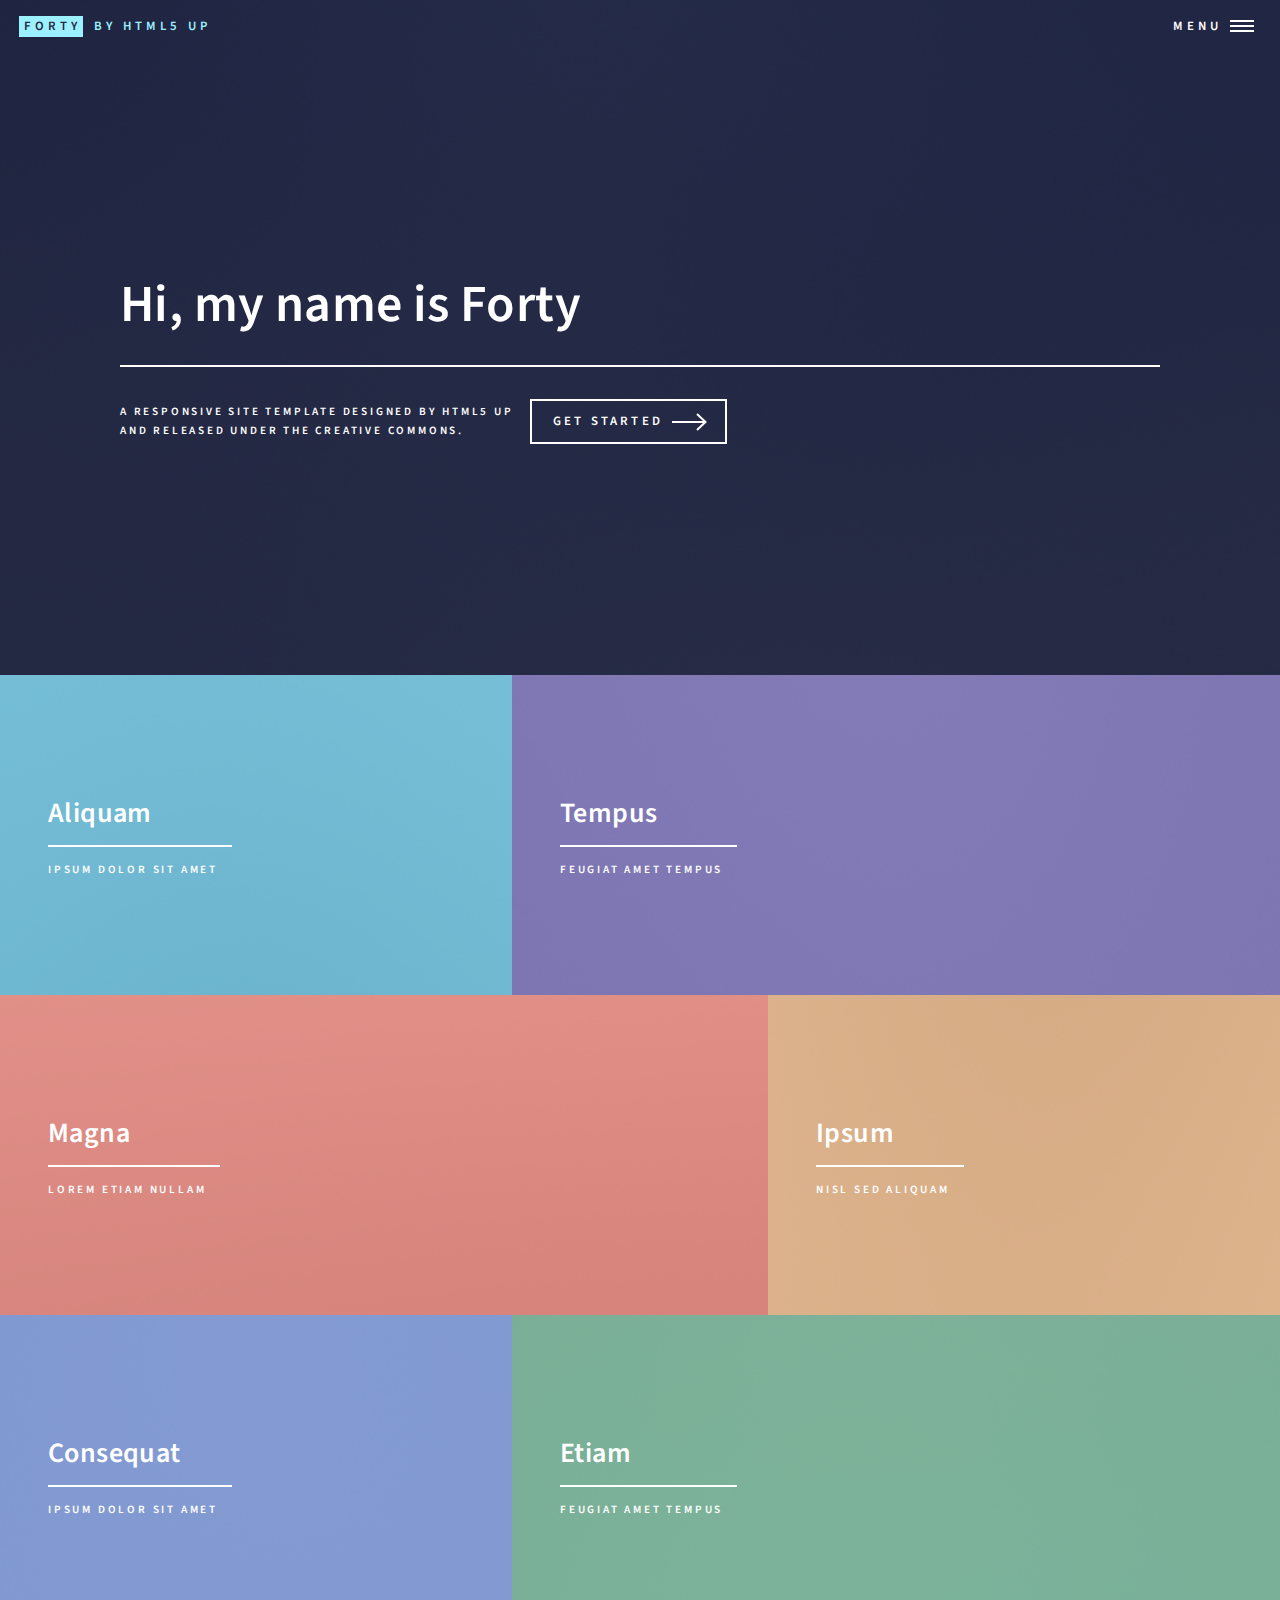
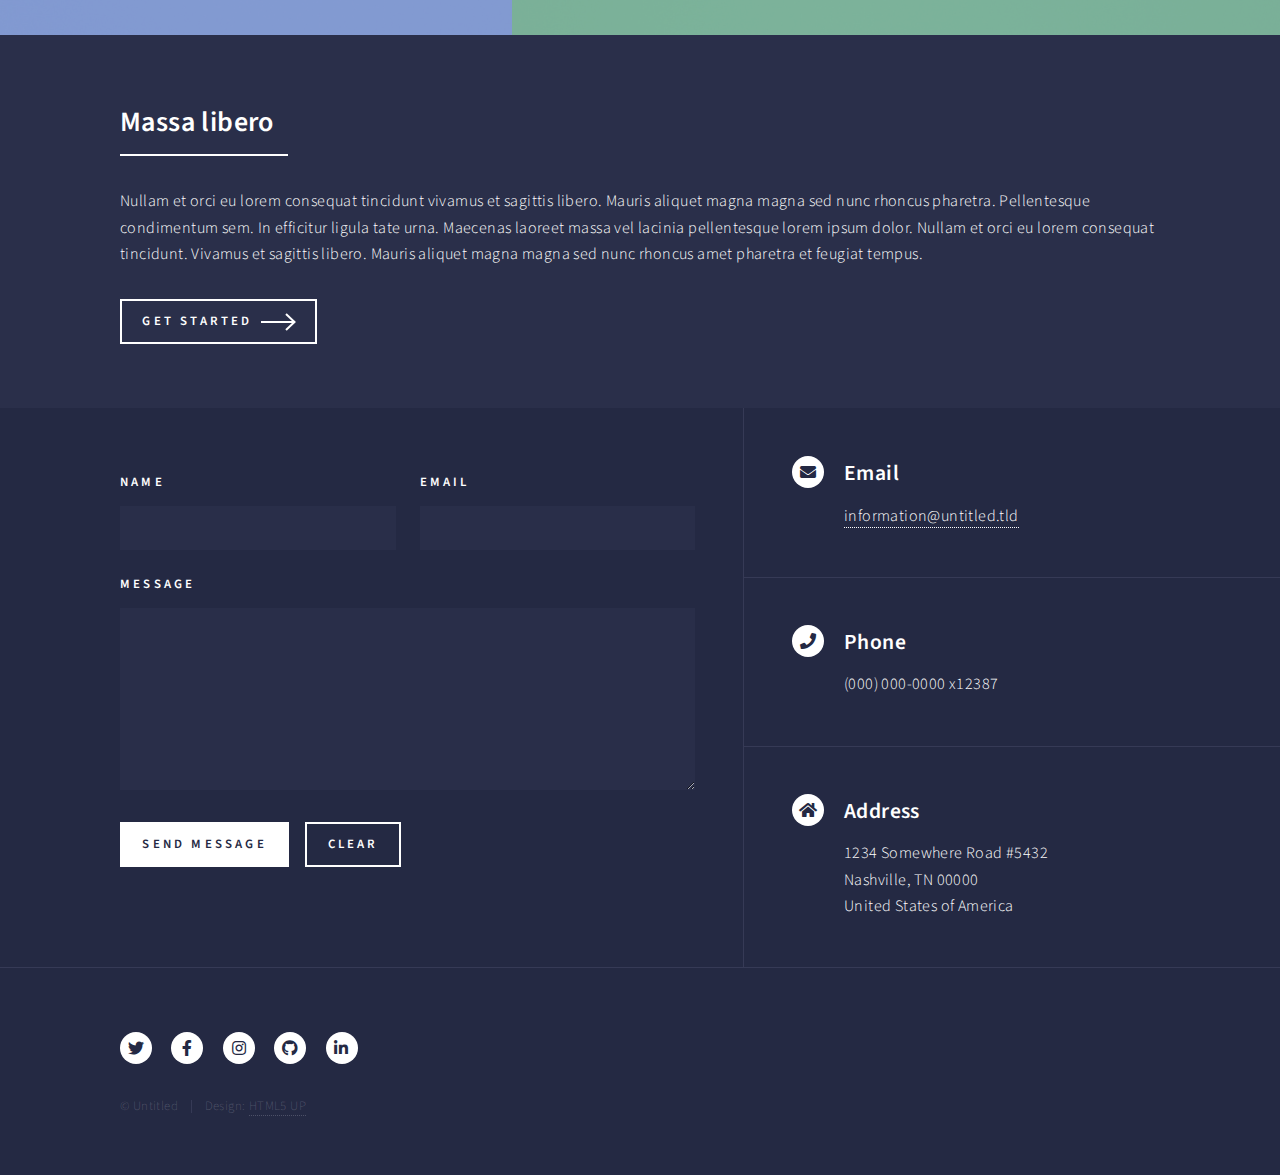
==== index.html @ e840ea1c "first commit" ====
<!DOCTYPE HTML>
<!--
	Forty by HTML5 UP
	html5up.net | @ajlkn
	Free for personal and commercial use under the CCA 3.0 license (html5up.net/license)
-->
<html>
	<head>
		<title>Forty by HTML5 UP</title>
		<meta charset="utf-8" />
		<meta name="viewport" content="width=device-width, initial-scale=1, user-scalable=no" />
		<link rel="stylesheet" href="assets/css/main.css" />
		<noscript><link rel="stylesheet" href="assets/css/noscript.css" /></noscript>
	</head>
	<body class="is-preload">

		<!-- Wrapper -->
			<div id="wrapper">

				<!-- Header -->
					<header id="header" class="alt">
						<a href="index.html" class="logo"><strong>Forty</strong> <span>by HTML5 UP</span></a>
						<nav>
							<a href="#menu">Menu</a>
						</nav>
					</header>

				<!-- Menu -->
					<nav id="menu">
						<ul class="links">
							<li><a href="index.html">Home</a></li>
							<li><a href="landing.html">Landing</a></li>
							<li><a href="generic.html">Generic</a></li>
							<li><a href="elements.html">Elements</a></li>
						</ul>
						<ul class="actions stacked">
							<li><a href="#" class="button primary fit">Get Started</a></li>
							<li><a href="#" class="button fit">Log In</a></li>
						</ul>
					</nav>

				<!-- Banner -->
					<section id="banner" class="major">
						<div class="inner">
							<header class="major">
								<h1>Hi, my name is Forty</h1>
							</header>
							<div class="content">
								<p>A responsive site template designed by HTML5 UP<br />
								and released under the Creative Commons.</p>
								<ul class="actions">
									<li><a href="#one" class="button next scrolly">Get Started</a></li>
								</ul>
							</div>
						</div>
					</section>

				<!-- Main -->
					<div id="main">

						<!-- One -->
							<section id="one" class="tiles">
								<article>
									<span class="image">
										<img src="images/pic01.jpg" alt="" />
									</span>
									<header class="major">
										<h3><a href="landing.html" class="link">Aliquam</a></h3>
										<p>Ipsum dolor sit amet</p>
									</header>
								</article>
								<article>
									<span class="image">
										<img src="images/pic02.jpg" alt="" />
									</span>
									<header class="major">
										<h3><a href="landing.html" class="link">Tempus</a></h3>
										<p>feugiat amet tempus</p>
									</header>
								</article>
								<article>
									<span class="image">
										<img src="images/pic03.jpg" alt="" />
									</span>
									<header class="major">
										<h3><a href="landing.html" class="link">Magna</a></h3>
										<p>Lorem etiam nullam</p>
									</header>
								</article>
								<article>
									<span class="image">
										<img src="images/pic04.jpg" alt="" />
									</span>
									<header class="major">
										<h3><a href="landing.html" class="link">Ipsum</a></h3>
										<p>Nisl sed aliquam</p>
									</header>
								</article>
								<article>
									<span class="image">
										<img src="images/pic05.jpg" alt="" />
									</span>
									<header class="major">
										<h3><a href="landing.html" class="link">Consequat</a></h3>
										<p>Ipsum dolor sit amet</p>
									</header>
								</article>
								<article>
									<span class="image">
										<img src="images/pic06.jpg" alt="" />
									</span>
									<header class="major">
										<h3><a href="landing.html" class="link">Etiam</a></h3>
										<p>Feugiat amet tempus</p>
									</header>
								</article>
							</section>

						<!-- Two -->
							<section id="two">
								<div class="inner">
									<header class="major">
										<h2>Massa libero</h2>
									</header>
									<p>Nullam et orci eu lorem consequat tincidunt vivamus et sagittis libero. Mauris aliquet magna magna sed nunc rhoncus pharetra. Pellentesque condimentum sem. In efficitur ligula tate urna. Maecenas laoreet massa vel lacinia pellentesque lorem ipsum dolor. Nullam et orci eu lorem consequat tincidunt. Vivamus et sagittis libero. Mauris aliquet magna magna sed nunc rhoncus amet pharetra et feugiat tempus.</p>
									<ul class="actions">
										<li><a href="landing.html" class="button next">Get Started</a></li>
									</ul>
								</div>
							</section>

					</div>

				<!-- Contact -->
					<section id="contact">
						<div class="inner">
							<section>
								<form method="post" action="#">
									<div class="fields">
										<div class="field half">
											<label for="name">Name</label>
											<input type="text" name="name" id="name" />
										</div>
										<div class="field half">
											<label for="email">Email</label>
											<input type="text" name="email" id="email" />
										</div>
										<div class="field">
											<label for="message">Message</label>
											<textarea name="message" id="message" rows="6"></textarea>
										</div>
									</div>
									<ul class="actions">
										<li><input type="submit" value="Send Message" class="primary" /></li>
										<li><input type="reset" value="Clear" /></li>
									</ul>
								</form>
							</section>
							<section class="split">
								<section>
									<div class="contact-method">
										<span class="icon solid alt fa-envelope"></span>
										<h3>Email</h3>
										<a href="#">information@untitled.tld</a>
									</div>
								</section>
								<section>
									<div class="contact-method">
										<span class="icon solid alt fa-phone"></span>
										<h3>Phone</h3>
										<span>(000) 000-0000 x12387</span>
									</div>
								</section>
								<section>
									<div class="contact-method">
										<span class="icon solid alt fa-home"></span>
										<h3>Address</h3>
										<span>1234 Somewhere Road #5432<br />
										Nashville, TN 00000<br />
										United States of America</span>
									</div>
								</section>
							</section>
						</div>
					</section>

				<!-- Footer -->
					<footer id="footer">
						<div class="inner">
							<ul class="icons">
								<li><a href="#" class="icon brands alt fa-twitter"><span class="label">Twitter</span></a></li>
								<li><a href="#" class="icon brands alt fa-facebook-f"><span class="label">Facebook</span></a></li>
								<li><a href="#" class="icon brands alt fa-instagram"><span class="label">Instagram</span></a></li>
								<li><a href="#" class="icon brands alt fa-github"><span class="label">GitHub</span></a></li>
								<li><a href="#" class="icon brands alt fa-linkedin-in"><span class="label">LinkedIn</span></a></li>
							</ul>
							<ul class="copyright">
								<li>&copy; Untitled</li><li>Design: <a href="https://html5up.net">HTML5 UP</a></li>
							</ul>
						</div>
					</footer>

			</div>

		<!-- Scripts -->
			<script src="assets/js/jquery.min.js"></script>
			<script src="assets/js/jquery.scrolly.min.js"></script>
			<script src="assets/js/jquery.scrollex.min.js"></script>
			<script src="assets/js/browser.min.js"></script>
			<script src="assets/js/breakpoints.min.js"></script>
			<script src="assets/js/util.js"></script>
			<script src="assets/js/main.js"></script>

	</body>
</html>
---- assets/css/main.css ----
@import url(fontawesome-all.min.css);
@import url("https://fonts.googleapis.com/css?family=Source+Sans+Pro:300,300italic,600,600italic");

/*
	Forty by HTML5 UP
	html5up.net | @ajlkn
	Free for personal and commercial use under the CCA 3.0 license (html5up.net/license)
*/

html, body, div, span, applet, object,
iframe, h1, h2, h3, h4, h5, h6, p, blockquote,
pre, a, abbr, acronym, address, big, cite,
code, del, dfn, em, img, ins, kbd, q, s, samp,
small, strike, strong, sub, sup, tt, var, b,
u, i, center, dl, dt, dd, ol, ul, li, fieldset,
form, label, legend, table, caption, tbody,
tfoot, thead, tr, th, td, article, aside,
canvas, details, embed, figure, figcaption,
footer, header, hgroup, menu, nav, output, ruby,
section, summary, time, mark, audio, video {
	margin: 0;
	padding: 0;
	border: 0;
	font-size: 100%;
	font: inherit;
	vertical-align: baseline;}

article, aside, details, figcaption, figure,
footer, header, hgroup, menu, nav, section {
	display: block;}

body {
	line-height: 1;
}

ol, ul {
	list-style: none;
}

blockquote, q {
	quotes: none;
}

	blockquote:before, blockquote:after, q:before, q:after {
		content: '';
		content: none;
	}

table {
	border-collapse: collapse;
	border-spacing: 0;
}

body {
	-webkit-text-size-adjust: none;
}

mark {
	background-color: transparent;
	color: inherit;
}

input::-moz-focus-inner {
	border: 0;
	padding: 0;
}

input, select, textarea {
	-moz-appearance: none;
	-webkit-appearance: none;
	-ms-appearance: none;
	appearance: none;
}

/* Basic */

	@-ms-viewport {
		width: device-width;
	}

	body {
		-ms-overflow-style: scrollbar;
	}

	@media screen and (max-width: 480px) {

		html, body {
			min-width: 320px;
		}

	}

	html {
		box-sizing: border-box;
	}

	*, *:before, *:after {
		box-sizing: inherit;
	}

	body {
		background: #242943;
	}

		body.is-preload *, body.is-preload *:before, body.is-preload *:after {
			-moz-animation: none !important;
			-webkit-animation: none !important;
			-ms-animation: none !important;
			animation: none !important;
			-moz-transition: none !important;
			-webkit-transition: none !important;
			-ms-transition: none !important;
			transition: none !important;
		}

/* Type */

	body, input, select, textarea {
		color: #ffffff;
		font-family: "Source Sans Pro", Helvetica, sans-serif;
		font-size: 17pt;
		font-weight: 300;
		letter-spacing: 0.025em;
		line-height: 1.65;
	}

		@media screen and (max-width: 1680px) {

			body, input, select, textarea {
				font-size: 14pt;
			}

		}

		@media screen and (max-width: 1280px) {

			body, input, select, textarea {
				font-size: 12pt;
			}

		}

		@media screen and (max-width: 360px) {

			body, input, select, textarea {
				font-size: 11pt;
			}

		}

	a {
		-moz-transition: color 0.2s ease-in-out, border-bottom-color 0.2s ease-in-out;
		-webkit-transition: color 0.2s ease-in-out, border-bottom-color 0.2s ease-in-out;
		-ms-transition: color 0.2s ease-in-out, border-bottom-color 0.2s ease-in-out;
		transition: color 0.2s ease-in-out, border-bottom-color 0.2s ease-in-out;
		border-bottom: dotted 1px;
		color: inherit;
		text-decoration: none;
	}

		a:hover {
			border-bottom-color: transparent;
			color: #9bf1ff !important;
		}

		a:active {
			color: #53e3fb !important;
		}

	strong, b {
		color: #ffffff;
		font-weight: 600;
	}

	em, i {
		font-style: italic;
	}

	p {
		margin: 0 0 2em 0;
	}

	h1, h2, h3, h4, h5, h6 {
		color: #ffffff;
		font-weight: 600;
		line-height: 1.65;
		margin: 0 0 1em 0;
	}

		h1 a, h2 a, h3 a, h4 a, h5 a, h6 a {
			color: inherit;
			border-bottom: 0;
		}

	h1 {
		font-size: 2.5em;
	}

	h2 {
		font-size: 1.75em;
	}

	h3 {
		font-size: 1.35em;
	}

	h4 {
		font-size: 1.1em;
	}

	h5 {
		font-size: 0.9em;
	}

	h6 {
		font-size: 0.7em;
	}

	@media screen and (max-width: 736px) {

		h1 {
			font-size: 2em;
		}

		h2 {
			font-size: 1.5em;
		}

		h3 {
			font-size: 1.25em;
		}

	}

	sub {
		font-size: 0.8em;
		position: relative;
		top: 0.5em;
	}

	sup {
		font-size: 0.8em;
		position: relative;
		top: -0.5em;
	}

	blockquote {
		border-left: solid 4px rgba(212, 212, 255, 0.1);
		font-style: italic;
		margin: 0 0 2em 0;
		padding: 0.5em 0 0.5em 2em;
	}

	code {
		background: rgba(212, 212, 255, 0.035);
		font-family: "Courier New", monospace;
		font-size: 0.9em;
		margin: 0 0.25em;
		padding: 0.25em 0.65em;
	}

	pre {
		-webkit-overflow-scrolling: touch;
		font-family: "Courier New", monospace;
		font-size: 0.9em;
		margin: 0 0 2em 0;
	}

		pre code {
			display: block;
			line-height: 1.75;
			padding: 1em 1.5em;
			overflow-x: auto;
		}

	hr {
		border: 0;
		border-bottom: solid 1px rgba(212, 212, 255, 0.1);
		margin: 2em 0;
	}

		hr.major {
			margin: 3em 0;
		}

	.align-left {
		text-align: left;
	}

	.align-center {
		text-align: center;
	}

	.align-right {
		text-align: right;
	}

/* Row */

	.row {
		display: flex;
		flex-wrap: wrap;
		box-sizing: border-box;
		align-items: stretch;
	}

		.row > * {
			box-sizing: border-box;
		}

		.row.gtr-uniform > * > :last-child {
			margin-bottom: 0;
		}

		.row.aln-left {
			justify-content: flex-start;
		}

		.row.aln-center {
			justify-content: center;
		}

		.row.aln-right {
			justify-content: flex-end;
		}

		.row.aln-top {
			align-items: flex-start;
		}

		.row.aln-middle {
			align-items: center;
		}

		.row.aln-bottom {
			align-items: flex-end;
		}

		.row > .imp {
			order: -1;
		}

		.row > .col-1 {
			width: 8.33333%;
		}

		.row > .off-1 {
			margin-left: 8.33333%;
		}

		.row > .col-2 {
			width: 16.66667%;
		}

		.row > .off-2 {
			margin-left: 16.66667%;
		}

		.row > .col-3 {
			width: 25%;
		}

		.row > .off-3 {
			margin-left: 25%;
		}

		.row > .col-4 {
			width: 33.33333%;
		}

		.row > .off-4 {
			margin-left: 33.33333%;
		}

		.row > .col-5 {
			width: 41.66667%;
		}

		.row > .off-5 {
			margin-left: 41.66667%;
		}

		.row > .col-6 {
			width: 50%;
		}

		.row > .off-6 {
			margin-left: 50%;
		}

		.row > .col-7 {
			width: 58.33333%;
		}

		.row > .off-7 {
			margin-left: 58.33333%;
		}

		.row > .col-8 {
			width: 66.66667%;
		}

		.row > .off-8 {
			margin-left: 66.66667%;
		}

		.row > .col-9 {
			width: 75%;
		}

		.row > .off-9 {
			margin-left: 75%;
		}

		.row > .col-10 {
			width: 83.33333%;
		}

		.row > .off-10 {
			margin-left: 83.33333%;
		}

		.row > .col-11 {
			width: 91.66667%;
		}

		.row > .off-11 {
			margin-left: 91.66667%;
		}

		.row > .col-12 {
			width: 100%;
		}

		.row > .off-12 {
			margin-left: 100%;
		}

		.row.gtr-0 {
			margin-top: 0;
			margin-left: 0em;
		}

			.row.gtr-0 > * {
				padding: 0 0 0 0em;
			}

			.row.gtr-0.gtr-uniform {
				margin-top: 0em;
			}

				.row.gtr-0.gtr-uniform > * {
					padding-top: 0em;
				}

		.row.gtr-25 {
			margin-top: 0;
			margin-left: -0.5em;
		}

			.row.gtr-25 > * {
				padding: 0 0 0 0.5em;
			}

			.row.gtr-25.gtr-uniform {
				margin-top: -0.5em;
			}

				.row.gtr-25.gtr-uniform > * {
					padding-top: 0.5em;
				}

		.row.gtr-50 {
			margin-top: 0;
			margin-left: -1em;
		}

			.row.gtr-50 > * {
				padding: 0 0 0 1em;
			}

			.row.gtr-50.gtr-uniform {
				margin-top: -1em;
			}

				.row.gtr-50.gtr-uniform > * {
					padding-top: 1em;
				}

		.row {
			margin-top: 0;
			margin-left: -2em;
		}

			.row > * {
				padding: 0 0 0 2em;
			}

			.row.gtr-uniform {
				margin-top: -2em;
			}

				.row.gtr-uniform > * {
					padding-top: 2em;
				}

		.row.gtr-150 {
			margin-top: 0;
			margin-left: -3em;
		}

			.row.gtr-150 > * {
				padding: 0 0 0 3em;
			}

			.row.gtr-150.gtr-uniform {
				margin-top: -3em;
			}

				.row.gtr-150.gtr-uniform > * {
					padding-top: 3em;
				}

		.row.gtr-200 {
			margin-top: 0;
			margin-left: -4em;
		}

			.row.gtr-200 > * {
				padding: 0 0 0 4em;
			}

			.row.gtr-200.gtr-uniform {
				margin-top: -4em;
			}

				.row.gtr-200.gtr-uniform > * {
					padding-top: 4em;
				}

		@media screen and (max-width: 1680px) {

			.row {
				display: flex;
				flex-wrap: wrap;
				box-sizing: border-box;
				align-items: stretch;
			}

				.row > * {
					box-sizing: border-box;
				}

				.row.gtr-uniform > * > :last-child {
					margin-bottom: 0;
				}

				.row.aln-left {
					justify-content: flex-start;
				}

				.row.aln-center {
					justify-content: center;
				}

				.row.aln-right {
					justify-content: flex-end;
				}

				.row.aln-top {
					align-items: flex-start;
				}

				.row.aln-middle {
					align-items: center;
				}

				.row.aln-bottom {
					align-items: flex-end;
				}

				.row > .imp-xlarge {
					order: -1;
				}

				.row > .col-1-xlarge {
					width: 8.33333%;
				}

				.row > .off-1-xlarge {
					margin-left: 8.33333%;
				}

				.row > .col-2-xlarge {
					width: 16.66667%;
				}

				.row > .off-2-xlarge {
					margin-left: 16.66667%;
				}

				.row > .col-3-xlarge {
					width: 25%;
				}

				.row > .off-3-xlarge {
					margin-left: 25%;
				}

				.row > .col-4-xlarge {
					width: 33.33333%;
				}

				.row > .off-4-xlarge {
					margin-left: 33.33333%;
				}

				.row > .col-5-xlarge {
					width: 41.66667%;
				}

				.row > .off-5-xlarge {
					margin-left: 41.66667%;
				}

				.row > .col-6-xlarge {
					width: 50%;
				}

				.row > .off-6-xlarge {
					margin-left: 50%;
				}

				.row > .col-7-xlarge {
					width: 58.33333%;
				}

				.row > .off-7-xlarge {
					margin-left: 58.33333%;
				}

				.row > .col-8-xlarge {
					width: 66.66667%;
				}

				.row > .off-8-xlarge {
					margin-left: 66.66667%;
				}

				.row > .col-9-xlarge {
					width: 75%;
				}

				.row > .off-9-xlarge {
					margin-left: 75%;
				}

				.row > .col-10-xlarge {
					width: 83.33333%;
				}

				.row > .off-10-xlarge {
					margin-left: 83.33333%;
				}

				.row > .col-11-xlarge {
					width: 91.66667%;
				}

				.row > .off-11-xlarge {
					margin-left: 91.66667%;
				}

				.row > .col-12-xlarge {
					width: 100%;
				}

				.row > .off-12-xlarge {
					margin-left: 100%;
				}

				.row.gtr-0 {
					margin-top: 0;
					margin-left: 0em;
				}

					.row.gtr-0 > * {
						padding: 0 0 0 0em;
					}

					.row.gtr-0.gtr-uniform {
						margin-top: 0em;
					}

						.row.gtr-0.gtr-uniform > * {
							padding-top: 0em;
						}

				.row.gtr-25 {
					margin-top: 0;
					margin-left: -0.5em;
				}

					.row.gtr-25 > * {
						padding: 0 0 0 0.5em;
					}

					.row.gtr-25.gtr-uniform {
						margin-top: -0.5em;
					}

						.row.gtr-25.gtr-uniform > * {
							padding-top: 0.5em;
						}

				.row.gtr-50 {
					margin-top: 0;
					margin-left: -1em;
				}

					.row.gtr-50 > * {
						padding: 0 0 0 1em;
					}

					.row.gtr-50.gtr-uniform {
						margin-top: -1em;
					}

						.row.gtr-50.gtr-uniform > * {
							padding-top: 1em;
						}

				.row {
					margin-top: 0;
					margin-left: -2em;
				}

					.row > * {
						padding: 0 0 0 2em;
					}

					.row.gtr-uniform {
						margin-top: -2em;
					}

						.row.gtr-uniform > * {
							padding-top: 2em;
						}

				.row.gtr-150 {
					margin-top: 0;
					margin-left: -3em;
				}

					.row.gtr-150 > * {
						padding: 0 0 0 3em;
					}

					.row.gtr-150.gtr-uniform {
						margin-top: -3em;
					}

						.row.gtr-150.gtr-uniform > * {
							padding-top: 3em;
						}

				.row.gtr-200 {
					margin-top: 0;
					margin-left: -4em;
				}

					.row.gtr-200 > * {
						padding: 0 0 0 4em;
					}

					.row.gtr-200.gtr-uniform {
						margin-top: -4em;
					}

						.row.gtr-200.gtr-uniform > * {
							padding-top: 4em;
						}

		}

		@media screen and (max-width: 1280px) {

			.row {
				display: flex;
				flex-wrap: wrap;
				box-sizing: border-box;
				align-items: stretch;
			}

				.row > * {
					box-sizing: border-box;
				}

				.row.gtr-uniform > * > :last-child {
					margin-bottom: 0;
				}

				.row.aln-left {
					justify-content: flex-start;
				}

				.row.aln-center {
					justify-content: center;
				}

				.row.aln-right {
					justify-content: flex-end;
				}

				.row.aln-top {
					align-items: flex-start;
				}

				.row.aln-middle {
					align-items: center;
				}

				.row.aln-bottom {
					align-items: flex-end;
				}

				.row > .imp-large {
					order: -1;
				}

				.row > .col-1-large {
					width: 8.33333%;
				}

				.row > .off-1-large {
					margin-left: 8.33333%;
				}

				.row > .col-2-large {
					width: 16.66667%;
				}

				.row > .off-2-large {
					margin-left: 16.66667%;
				}

				.row > .col-3-large {
					width: 25%;
				}

				.row > .off-3-large {
					margin-left: 25%;
				}

				.row > .col-4-large {
					width: 33.33333%;
				}

				.row > .off-4-large {
					margin-left: 33.33333%;
				}

				.row > .col-5-large {
					width: 41.66667%;
				}

				.row > .off-5-large {
					margin-left: 41.66667%;
				}

				.row > .col-6-large {
					width: 50%;
				}

				.row > .off-6-large {
					margin-left: 50%;
				}

				.row > .col-7-large {
					width: 58.33333%;
				}

				.row > .off-7-large {
					margin-left: 58.33333%;
				}

				.row > .col-8-large {
					width: 66.66667%;
				}

				.row > .off-8-large {
					margin-left: 66.66667%;
				}

				.row > .col-9-large {
					width: 75%;
				}

				.row > .off-9-large {
					margin-left: 75%;
				}

				.row > .col-10-large {
					width: 83.33333%;
				}

				.row > .off-10-large {
					margin-left: 83.33333%;
				}

				.row > .col-11-large {
					width: 91.66667%;
				}

				.row > .off-11-large {
					margin-left: 91.66667%;
				}

				.row > .col-12-large {
					width: 100%;
				}

				.row > .off-12-large {
					margin-left: 100%;
				}

				.row.gtr-0 {
					margin-top: 0;
					margin-left: 0em;
				}

					.row.gtr-0 > * {
						padding: 0 0 0 0em;
					}

					.row.gtr-0.gtr-uniform {
						margin-top: 0em;
					}

						.row.gtr-0.gtr-uniform > * {
							padding-top: 0em;
						}

				.row.gtr-25 {
					margin-top: 0;
					margin-left: -0.375em;
				}

					.row.gtr-25 > * {
						padding: 0 0 0 0.375em;
					}

					.row.gtr-25.gtr-uniform {
						margin-top: -0.375em;
					}

						.row.gtr-25.gtr-uniform > * {
							padding-top: 0.375em;
						}

				.row.gtr-50 {
					margin-top: 0;
					margin-left: -0.75em;
				}

					.row.gtr-50 > * {
						padding: 0 0 0 0.75em;
					}

					.row.gtr-50.gtr-uniform {
						margin-top: -0.75em;
					}

						.row.gtr-50.gtr-uniform > * {
							padding-top: 0.75em;
						}

				.row {
					margin-top: 0;
					margin-left: -1.5em;
				}

					.row > * {
						padding: 0 0 0 1.5em;
					}

					.row.gtr-uniform {
						margin-top: -1.5em;
					}

						.row.gtr-uniform > * {
							padding-top: 1.5em;
						}

				.row.gtr-150 {
					margin-top: 0;
					margin-left: -2.25em;
				}

					.row.gtr-150 > * {
						padding: 0 0 0 2.25em;
					}

					.row.gtr-150.gtr-uniform {
						margin-top: -2.25em;
					}

						.row.gtr-150.gtr-uniform > * {
							padding-top: 2.25em;
						}

				.row.gtr-200 {
					margin-top: 0;
					margin-left: -3em;
				}

					.row.gtr-200 > * {
						padding: 0 0 0 3em;
					}

					.row.gtr-200.gtr-uniform {
						margin-top: -3em;
					}

						.row.gtr-200.gtr-uniform > * {
							padding-top: 3em;
						}

		}

		@media screen and (max-width: 980px) {

			.row {
				display: flex;
				flex-wrap: wrap;
				box-sizing: border-box;
				align-items: stretch;
			}

				.row > * {
					box-sizing: border-box;
				}

				.row.gtr-uniform > * > :last-child {
					margin-bottom: 0;
				}

				.row.aln-left {
					justify-content: flex-start;
				}

				.row.aln-center {
					justify-content: center;
				}

				.row.aln-right {
					justify-content: flex-end;
				}

				.row.aln-top {
					align-items: flex-start;
				}

				.row.aln-middle {
					align-items: center;
				}

				.row.aln-bottom {
					align-items: flex-end;
				}

				.row > .imp-medium {
					order: -1;
				}

				.row > .col-1-medium {
					width: 8.33333%;
				}

				.row > .off-1-medium {
					margin-left: 8.33333%;
				}

				.row > .col-2-medium {
					width: 16.66667%;
				}

				.row > .off-2-medium {
					margin-left: 16.66667%;
				}

				.row > .col-3-medium {
					width: 25%;
				}

				.row > .off-3-medium {
					margin-left: 25%;
				}

				.row > .col-4-medium {
					width: 33.33333%;
				}

				.row > .off-4-medium {
					margin-left: 33.33333%;
				}

				.row > .col-5-medium {
					width: 41.66667%;
				}

				.row > .off-5-medium {
					margin-left: 41.66667%;
				}

				.row > .col-6-medium {
					width: 50%;
				}

				.row > .off-6-medium {
					margin-left: 50%;
				}

				.row > .col-7-medium {
					width: 58.33333%;
				}

				.row > .off-7-medium {
					margin-left: 58.33333%;
				}

				.row > .col-8-medium {
					width: 66.66667%;
				}

				.row > .off-8-medium {
					margin-left: 66.66667%;
				}

				.row > .col-9-medium {
					width: 75%;
				}

				.row > .off-9-medium {
					margin-left: 75%;
				}

				.row > .col-10-medium {
					width: 83.33333%;
				}

				.row > .off-10-medium {
					margin-left: 83.33333%;
				}

				.row > .col-11-medium {
					width: 91.66667%;
				}

				.row > .off-11-medium {
					margin-left: 91.66667%;
				}

				.row > .col-12-medium {
					width: 100%;
				}

				.row > .off-12-medium {
					margin-left: 100%;
				}

				.row.gtr-0 {
					margin-top: 0;
					margin-left: 0em;
				}

					.row.gtr-0 > * {
						padding: 0 0 0 0em;
					}

					.row.gtr-0.gtr-uniform {
						margin-top: 0em;
					}

						.row.gtr-0.gtr-uniform > * {
							padding-top: 0em;
						}

				.row.gtr-25 {
					margin-top: 0;
					margin-left: -0.375em;
				}

					.row.gtr-25 > * {
						padding: 0 0 0 0.375em;
					}

					.row.gtr-25.gtr-uniform {
						margin-top: -0.375em;
					}

						.row.gtr-25.gtr-uniform > * {
							padding-top: 0.375em;
						}

				.row.gtr-50 {
					margin-top: 0;
					margin-left: -0.75em;
				}

					.row.gtr-50 > * {
						padding: 0 0 0 0.75em;
					}

					.row.gtr-50.gtr-uniform {
						margin-top: -0.75em;
					}

						.row.gtr-50.gtr-uniform > * {
							padding-top: 0.75em;
						}

				.row {
					margin-top: 0;
					margin-left: -1.5em;
				}

					.row > * {
						padding: 0 0 0 1.5em;
					}

					.row.gtr-uniform {
						margin-top: -1.5em;
					}

						.row.gtr-uniform > * {
							padding-top: 1.5em;
						}

				.row.gtr-150 {
					margin-top: 0;
					margin-left: -2.25em;
				}

					.row.gtr-150 > * {
						padding: 0 0 0 2.25em;
					}

					.row.gtr-150.gtr-uniform {
						margin-top: -2.25em;
					}

						.row.gtr-150.gtr-uniform > * {
							padding-top: 2.25em;
						}

				.row.gtr-200 {
					margin-top: 0;
					margin-left: -3em;
				}

					.row.gtr-200 > * {
						padding: 0 0 0 3em;
					}

					.row.gtr-200.gtr-uniform {
						margin-top: -3em;
					}

						.row.gtr-200.gtr-uniform > * {
							padding-top: 3em;
						}

		}

		@media screen and (max-width: 736px) {

			.row {
				display: flex;
				flex-wrap: wrap;
				box-sizing: border-box;
				align-items: stretch;
			}

				.row > * {
					box-sizing: border-box;
				}

				.row.gtr-uniform > * > :last-child {
					margin-bottom: 0;
				}

				.row.aln-left {
					justify-content: flex-start;
				}

				.row.aln-center {
					justify-content: center;
				}

				.row.aln-right {
					justify-content: flex-end;
				}

				.row.aln-top {
					align-items: flex-start;
				}

				.row.aln-middle {
					align-items: center;
				}

				.row.aln-bottom {
					align-items: flex-end;
				}

				.row > .imp-small {
					order: -1;
				}

				.row > .col-1-small {
					width: 8.33333%;
				}

				.row > .off-1-small {
					margin-left: 8.33333%;
				}

				.row > .col-2-small {
					width: 16.66667%;
				}

				.row > .off-2-small {
					margin-left: 16.66667%;
				}

				.row > .col-3-small {
					width: 25%;
				}

				.row > .off-3-small {
					margin-left: 25%;
				}

				.row > .col-4-small {
					width: 33.33333%;
				}

				.row > .off-4-small {
					margin-left: 33.33333%;
				}

				.row > .col-5-small {
					width: 41.66667%;
				}

				.row > .off-5-small {
					margin-left: 41.66667%;
				}

				.row > .col-6-small {
					width: 50%;
				}

				.row > .off-6-small {
					margin-left: 50%;
				}

				.row > .col-7-small {
					width: 58.33333%;
				}

				.row > .off-7-small {
					margin-left: 58.33333%;
				}

				.row > .col-8-small {
					width: 66.66667%;
				}

				.row > .off-8-small {
					margin-left: 66.66667%;
				}

				.row > .col-9-small {
					width: 75%;
				}

				.row > .off-9-small {
					margin-left: 75%;
				}

				.row > .col-10-small {
					width: 83.33333%;
				}

				.row > .off-10-small {
					margin-left: 83.33333%;
				}

				.row > .col-11-small {
					width: 91.66667%;
				}

				.row > .off-11-small {
					margin-left: 91.66667%;
				}

				.row > .col-12-small {
					width: 100%;
				}

				.row > .off-12-small {
					margin-left: 100%;
				}

				.row.gtr-0 {
					margin-top: 0;
					margin-left: 0em;
				}

					.row.gtr-0 > * {
						padding: 0 0 0 0em;
					}

					.row.gtr-0.gtr-uniform {
						margin-top: 0em;
					}

						.row.gtr-0.gtr-uniform > * {
							padding-top: 0em;
						}

				.row.gtr-25 {
					margin-top: 0;
					margin-left: -0.3125em;
				}

					.row.gtr-25 > * {
						padding: 0 0 0 0.3125em;
					}

					.row.gtr-25.gtr-uniform {
						margin-top: -0.3125em;
					}

						.row.gtr-25.gtr-uniform > * {
							padding-top: 0.3125em;
						}

				.row.gtr-50 {
					margin-top: 0;
					margin-left: -0.625em;
				}

					.row.gtr-50 > * {
						padding: 0 0 0 0.625em;
					}

					.row.gtr-50.gtr-uniform {
						margin-top: -0.625em;
					}

						.row.gtr-50.gtr-uniform > * {
							padding-top: 0.625em;
						}

				.row {
					margin-top: 0;
					margin-left: -1.25em;
				}

					.row > * {
						padding: 0 0 0 1.25em;
					}

					.row.gtr-uniform {
						margin-top: -1.25em;
					}

						.row.gtr-uniform > * {
							padding-top: 1.25em;
						}

				.row.gtr-150 {
					margin-top: 0;
					margin-left: -1.875em;
				}

					.row.gtr-150 > * {
						padding: 0 0 0 1.875em;
					}

					.row.gtr-150.gtr-uniform {
						margin-top: -1.875em;
					}

						.row.gtr-150.gtr-uniform > * {
							padding-top: 1.875em;
						}

				.row.gtr-200 {
					margin-top: 0;
					margin-left: -2.5em;
				}

					.row.gtr-200 > * {
						padding: 0 0 0 2.5em;
					}

					.row.gtr-200.gtr-uniform {
						margin-top: -2.5em;
					}

						.row.gtr-200.gtr-uniform > * {
							padding-top: 2.5em;
						}

		}

		@media screen and (max-width: 480px) {

			.row {
				display: flex;
				flex-wrap: wrap;
				box-sizing: border-box;
				align-items: stretch;
			}

				.row > * {
					box-sizing: border-box;
				}

				.row.gtr-uniform > * > :last-child {
					margin-bottom: 0;
				}

				.row.aln-left {
					justify-content: flex-start;
				}

				.row.aln-center {
					justify-content: center;
				}

				.row.aln-right {
					justify-content: flex-end;
				}

				.row.aln-top {
					align-items: flex-start;
				}

				.row.aln-middle {
					align-items: center;
				}

				.row.aln-bottom {
					align-items: flex-end;
				}

				.row > .imp-xsmall {
					order: -1;
				}

				.row > .col-1-xsmall {
					width: 8.33333%;
				}

				.row > .off-1-xsmall {
					margin-left: 8.33333%;
				}

				.row > .col-2-xsmall {
					width: 16.66667%;
				}

				.row > .off-2-xsmall {
					margin-left: 16.66667%;
				}

				.row > .col-3-xsmall {
					width: 25%;
				}

				.row > .off-3-xsmall {
					margin-left: 25%;
				}

				.row > .col-4-xsmall {
					width: 33.33333%;
				}

				.row > .off-4-xsmall {
					margin-left: 33.33333%;
				}

				.row > .col-5-xsmall {
					width: 41.66667%;
				}

				.row > .off-5-xsmall {
					margin-left: 41.66667%;
				}

				.row > .col-6-xsmall {
					width: 50%;
				}

				.row > .off-6-xsmall {
					margin-left: 50%;
				}

				.row > .col-7-xsmall {
					width: 58.33333%;
				}

				.row > .off-7-xsmall {
					margin-left: 58.33333%;
				}

				.row > .col-8-xsmall {
					width: 66.66667%;
				}

				.row > .off-8-xsmall {
					margin-left: 66.66667%;
				}

				.row > .col-9-xsmall {
					width: 75%;
				}

				.row > .off-9-xsmall {
					margin-left: 75%;
				}

				.row > .col-10-xsmall {
					width: 83.33333%;
				}

				.row > .off-10-xsmall {
					margin-left: 83.33333%;
				}

				.row > .col-11-xsmall {
					width: 91.66667%;
				}

				.row > .off-11-xsmall {
					margin-left: 91.66667%;
				}

				.row > .col-12-xsmall {
					width: 100%;
				}

				.row > .off-12-xsmall {
					margin-left: 100%;
				}

				.row.gtr-0 {
					margin-top: 0;
					margin-left: 0em;
				}

					.row.gtr-0 > * {
						padding: 0 0 0 0em;
					}

					.row.gtr-0.gtr-uniform {
						margin-top: 0em;
					}

						.row.gtr-0.gtr-uniform > * {
							padding-top: 0em;
						}

				.row.gtr-25 {
					margin-top: 0;
					margin-left: -0.3125em;
				}

					.row.gtr-25 > * {
						padding: 0 0 0 0.3125em;
					}

					.row.gtr-25.gtr-uniform {
						margin-top: -0.3125em;
					}

						.row.gtr-25.gtr-uniform > * {
							padding-top: 0.3125em;
						}

				.row.gtr-50 {
					margin-top: 0;
					margin-left: -0.625em;
				}

					.row.gtr-50 > * {
						padding: 0 0 0 0.625em;
					}

					.row.gtr-50.gtr-uniform {
						margin-top: -0.625em;
					}

						.row.gtr-50.gtr-uniform > * {
							padding-top: 0.625em;
						}

				.row {
					margin-top: 0;
					margin-left: -1.25em;
				}

					.row > * {
						padding: 0 0 0 1.25em;
					}

					.row.gtr-uniform {
						margin-top: -1.25em;
					}

						.row.gtr-uniform > * {
							padding-top: 1.25em;
						}

				.row.gtr-150 {
					margin-top: 0;
					margin-left: -1.875em;
				}

					.row.gtr-150 > * {
						padding: 0 0 0 1.875em;
					}

					.row.gtr-150.gtr-uniform {
						margin-top: -1.875em;
					}

						.row.gtr-150.gtr-uniform > * {
							padding-top: 1.875em;
						}

				.row.gtr-200 {
					margin-top: 0;
					margin-left: -2.5em;
				}

					.row.gtr-200 > * {
						padding: 0 0 0 2.5em;
					}

					.row.gtr-200.gtr-uniform {
						margin-top: -2.5em;
					}

						.row.gtr-200.gtr-uniform > * {
							padding-top: 2.5em;
						}

		}

/* Section/Article */

	section.special, article.special {
		text-align: center;
	}

	header.major {
		width: -moz-max-content;
		width: -webkit-max-content;
		width: -ms-max-content;
		width: max-content;
		margin-bottom: 2em;
	}

		header.major > :first-child {
			margin-bottom: 0;
			width: calc(100% + 0.5em);
		}

			header.major > :first-child:after {
				content: '';
				background-color: #ffffff;
				display: block;
				height: 2px;
				margin: 0.325em 0 0.5em 0;
				width: 100%;
			}

		header.major > p {
			font-size: 0.7em;
			font-weight: 600;
			letter-spacing: 0.25em;
			margin-bottom: 0;
			text-transform: uppercase;
		}

		body.is-ie header.major > :first-child:after {
			max-width: 9em;
		}

		body.is-ie header.major > h1:after {
			max-width: 100% !important;
		}

	@media screen and (max-width: 736px) {

		header.major > p br {
			display: none;
		}

	}

/* Form */

	form {
		margin: 0 0 2em 0;
	}

		form > :last-child {
			margin-bottom: 0;
		}

		form > .fields {
			display: -moz-flex;
			display: -webkit-flex;
			display: -ms-flex;
			display: flex;
			-moz-flex-wrap: wrap;
			-webkit-flex-wrap: wrap;
			-ms-flex-wrap: wrap;
			flex-wrap: wrap;
			width: calc(100% + 3em);
			margin: -1.5em 0 2em -1.5em;
		}

			form > .fields > .field {
				-moz-flex-grow: 0;
				-webkit-flex-grow: 0;
				-ms-flex-grow: 0;
				flex-grow: 0;
				-moz-flex-shrink: 0;
				-webkit-flex-shrink: 0;
				-ms-flex-shrink: 0;
				flex-shrink: 0;
				padding: 1.5em 0 0 1.5em;
				width: calc(100% - 1.5em);
			}

				form > .fields > .field.half {
					width: calc(50% - 0.75em);
				}

				form > .fields > .field.third {
					width: calc(100%/3 - 0.5em);
				}

				form > .fields > .field.quarter {
					width: calc(25% - 0.375em);
				}

		@media screen and (max-width: 480px) {

			form > .fields {
				width: calc(100% + 3em);
				margin: -1.5em 0 2em -1.5em;
			}

				form > .fields > .field {
					padding: 1.5em 0 0 1.5em;
					width: calc(100% - 1.5em);
				}

					form > .fields > .field.half {
						width: calc(100% - 1.5em);
					}

					form > .fields > .field.third {
						width: calc(100% - 1.5em);
					}

					form > .fields > .field.quarter {
						width: calc(100% - 1.5em);
					}

		}

	label {
		color: #ffffff;
		display: block;
		font-size: 0.8em;
		font-weight: 600;
		letter-spacing: 0.25em;
		margin: 0 0 1em 0;
		text-transform: uppercase;
	}

	input[type="text"],
	input[type="password"],
	input[type="email"],
	input[type="tel"],
	input[type="search"],
	input[type="url"],
	select,
	textarea {
		-moz-appearance: none;
		-webkit-appearance: none;
		-ms-appearance: none;
		appearance: none;
		background: rgba(212, 212, 255, 0.035);
		border: none;
		border-radius: 0;
		color: inherit;
		display: block;
		outline: 0;
		padding: 0 1em;
		text-decoration: none;
		width: 100%;
	}

		input[type="text"]:invalid,
		input[type="password"]:invalid,
		input[type="email"]:invalid,
		input[type="tel"]:invalid,
		input[type="search"]:invalid,
		input[type="url"]:invalid,
		select:invalid,
		textarea:invalid {
			box-shadow: none;
		}

		input[type="text"]:focus,
		input[type="password"]:focus,
		input[type="email"]:focus,
		input[type="tel"]:focus,
		input[type="search"]:focus,
		input[type="url"]:focus,
		select:focus,
		textarea:focus {
			border-color: #9bf1ff;
			box-shadow: 0 0 0 2px #9bf1ff;
		}

	select {
		background-image: url("data:image/svg+xml;charset=utf8,%3Csvg xmlns='http://www.w3.org/2000/svg' width='40' height='40' preserveAspectRatio='none' viewBox='0 0 40 40'%3E%3Cpath d='M9.4,12.3l10.4,10.4l10.4-10.4c0.2-0.2,0.5-0.4,0.9-0.4c0.3,0,0.6,0.1,0.9,0.4l3.3,3.3c0.2,0.2,0.4,0.5,0.4,0.9 c0,0.4-0.1,0.6-0.4,0.9L20.7,31.9c-0.2,0.2-0.5,0.4-0.9,0.4c-0.3,0-0.6-0.1-0.9-0.4L4.3,17.3c-0.2-0.2-0.4-0.5-0.4-0.9 c0-0.4,0.1-0.6,0.4-0.9l3.3-3.3c0.2-0.2,0.5-0.4,0.9-0.4S9.1,12.1,9.4,12.3z' fill='rgba(212, 212, 255, 0.1)' /%3E%3C/svg%3E");
		background-size: 1.25rem;
		background-repeat: no-repeat;
		background-position: calc(100% - 1rem) center;
		height: 2.75em;
		padding-right: 2.75em;
		text-overflow: ellipsis;
	}

		select option {
			color: #ffffff;
			background: #242943;
		}

		select:focus::-ms-value {
			background-color: transparent;
		}

		select::-ms-expand {
			display: none;
		}

	input[type="text"],
	input[type="password"],
	input[type="email"],
	input[type="tel"],
	input[type="search"],
	input[type="url"],
	select {
		height: 2.75em;
	}

	textarea {
		padding: 0.75em 1em;
	}

	input[type="checkbox"],
	input[type="radio"] {
		-moz-appearance: none;
		-webkit-appearance: none;
		-ms-appearance: none;
		appearance: none;
		display: block;
		float: left;
		margin-right: -2em;
		opacity: 0;
		width: 1em;
		z-index: -1;
	}

		input[type="checkbox"] + label,
		input[type="radio"] + label {
			text-decoration: none;
			color: #ffffff;
			cursor: pointer;
			display: inline-block;
			font-weight: 300;
			padding-left: 2.65em;
			padding-right: 0.75em;
			position: relative;
		}

			input[type="checkbox"] + label:before,
			input[type="radio"] + label:before {
				-moz-osx-font-smoothing: grayscale;
				-webkit-font-smoothing: antialiased;
				display: inline-block;
				font-style: normal;
				font-variant: normal;
				text-rendering: auto;
				line-height: 1;
				text-transform: none !important;
				font-family: 'Font Awesome 5 Free';
				font-weight: 900;
			}

			input[type="checkbox"] + label:before,
			input[type="radio"] + label:before {
				background: rgba(212, 212, 255, 0.035);
				content: '';
				display: inline-block;
				font-size: 0.8em;
				height: 2.0625em;
				left: 0;
				letter-spacing: 0;
				line-height: 2.0625em;
				position: absolute;
				text-align: center;
				top: 0;
				width: 2.0625em;
			}

		input[type="checkbox"]:checked + label:before,
		input[type="radio"]:checked + label:before {
			background: #ffffff;
			border-color: #9bf1ff;
			content: '\f00c';
			color: #242943;
		}

		input[type="checkbox"]:focus + label:before,
		input[type="radio"]:focus + label:before {
			box-shadow: 0 0 0 2px #9bf1ff;
		}

	input[type="radio"] + label:before {
		border-radius: 100%;
	}

	::-webkit-input-placeholder {
		color: rgba(244, 244, 255, 0.2) !important;
		opacity: 1.0;
	}

	:-moz-placeholder {
		color: rgba(244, 244, 255, 0.2) !important;
		opacity: 1.0;
	}

	::-moz-placeholder {
		color: rgba(244, 244, 255, 0.2) !important;
		opacity: 1.0;
	}

	:-ms-input-placeholder {
		color: rgba(244, 244, 255, 0.2) !important;
		opacity: 1.0;
	}

/* Box */

	.box {
		border: solid 1px rgba(212, 212, 255, 0.1);
		margin-bottom: 2em;
		padding: 1.5em;
	}

		.box > :last-child,
		.box > :last-child > :last-child,
		.box > :last-child > :last-child > :last-child {
			margin-bottom: 0;
		}

		.box.alt {
			border: 0;
			border-radius: 0;
			padding: 0;
		}

/* Icon */

	.icon {
		text-decoration: none;
		border-bottom: none;
		position: relative;
	}

		.icon:before {
			-moz-osx-font-smoothing: grayscale;
			-webkit-font-smoothing: antialiased;
			display: inline-block;
			font-style: normal;
			font-variant: normal;
			text-rendering: auto;
			line-height: 1;
			text-transform: none !important;
			font-family: 'Font Awesome 5 Free';
			font-weight: 400;
		}

		.icon > .label {
			display: none;
		}

		.icon:before {
			line-height: inherit;
		}

		.icon.solid:before {
			font-weight: 900;
		}

		.icon.brands:before {
			font-family: 'Font Awesome 5 Brands';
		}

		.icon.alt:before {
			background-color: #ffffff;
			border-radius: 100%;
			color: #242943;
			display: inline-block;
			height: 2em;
			line-height: 2em;
			text-align: center;
			width: 2em;
		}

	a.icon.alt:before {
		-moz-transition: background-color 0.2s ease-in-out;
		-webkit-transition: background-color 0.2s ease-in-out;
		-ms-transition: background-color 0.2s ease-in-out;
		transition: background-color 0.2s ease-in-out;
	}

	a.icon.alt:hover:before {
		background-color: #6fc3df;
	}

	a.icon.alt:active:before {
		background-color: #37a6cb;
	}

/* Image */

	.image {
		border: 0;
		display: inline-block;
		position: relative;
	}

		.image img {
			display: block;
		}

		.image.left, .image.right {
			max-width: 30%;
		}

			.image.left img, .image.right img {
				width: 100%;
			}

		.image.left {
			float: left;
			margin: 0 1.5em 1.25em 0;
			top: 0.25em;
		}

		.image.right {
			float: right;
			margin: 0 0 1.25em 1.5em;
			top: 0.25em;
		}

		.image.fit {
			display: block;
			margin: 0 0 2em 0;
			width: 100%;
		}

			.image.fit img {
				width: 100%;
			}

		.image.main {
			display: block;
			margin: 2.5em 0;
			width: 100%;
		}

			.image.main img {
				width: 100%;
			}

			@media screen and (max-width: 736px) {

				.image.main {
					margin: 1.5em 0;
				}

			}

/* List */

	ol {
		list-style: decimal;
		margin: 0 0 2em 0;
		padding-left: 1.25em;
	}

		ol li {
			padding-left: 0.25em;
		}

	ul {
		list-style: disc;
		margin: 0 0 2em 0;
		padding-left: 1em;
	}

		ul li {
			padding-left: 0.5em;
		}

		ul.alt {
			list-style: none;
			padding-left: 0;
		}

			ul.alt li {
				border-top: solid 1px rgba(212, 212, 255, 0.1);
				padding: 0.5em 0;
			}

				ul.alt li:first-child {
					border-top: 0;
					padding-top: 0;
				}

	dl {
		margin: 0 0 2em 0;
	}

		dl dt {
			display: block;
			font-weight: 600;
			margin: 0 0 1em 0;
		}

		dl dd {
			margin-left: 2em;
		}

/* Actions */

	ul.actions {
		display: -moz-flex;
		display: -webkit-flex;
		display: -ms-flex;
		display: flex;
		cursor: default;
		list-style: none;
		margin-left: -1em;
		padding-left: 0;
	}

		ul.actions li {
			padding: 0 0 0 1em;
			vertical-align: middle;
		}

		ul.actions.special {
			-moz-justify-content: center;
			-webkit-justify-content: center;
			-ms-justify-content: center;
			justify-content: center;
			width: 100%;
			margin-left: 0;
		}

			ul.actions.special li:first-child {
				padding-left: 0;
			}

		ul.actions.stacked {
			-moz-flex-direction: column;
			-webkit-flex-direction: column;
			-ms-flex-direction: column;
			flex-direction: column;
			margin-left: 0;
		}

			ul.actions.stacked li {
				padding: 1.3em 0 0 0;
			}

				ul.actions.stacked li:first-child {
					padding-top: 0;
				}

		ul.actions.fit {
			width: calc(100% + 1em);
		}

			ul.actions.fit li {
				-moz-flex-grow: 1;
				-webkit-flex-grow: 1;
				-ms-flex-grow: 1;
				flex-grow: 1;
				-moz-flex-shrink: 1;
				-webkit-flex-shrink: 1;
				-ms-flex-shrink: 1;
				flex-shrink: 1;
				width: 100%;
			}

				ul.actions.fit li > * {
					width: 100%;
				}

			ul.actions.fit.stacked {
				width: 100%;
			}

/* Icons */

	ul.icons {
		cursor: default;
		list-style: none;
		padding-left: 0;
	}

		ul.icons li {
			display: inline-block;
			padding: 0 1em 0 0;
		}

			ul.icons li:last-child {
				padding-right: 0;
			}

		@media screen and (max-width: 736px) {

			ul.icons li {
				padding: 0 0.75em 0 0;
			}

		}

/* Pagination */

	ul.pagination {
		cursor: default;
		list-style: none;
		padding-left: 0;
	}

		ul.pagination li {
			display: inline-block;
			padding-left: 0;
			vertical-align: middle;
		}

			ul.pagination li > .page {
				-moz-transition: background-color 0.2s ease-in-out, color 0.2s ease-in-out;
				-webkit-transition: background-color 0.2s ease-in-out, color 0.2s ease-in-out;
				-ms-transition: background-color 0.2s ease-in-out, color 0.2s ease-in-out;
				transition: background-color 0.2s ease-in-out, color 0.2s ease-in-out;
				border-bottom: 0;
				display: inline-block;
				font-size: 0.8em;
				font-weight: 600;
				height: 1.5em;
				line-height: 1.5em;
				margin: 0 0.125em;
				min-width: 1.5em;
				padding: 0 0.5em;
				text-align: center;
			}

				ul.pagination li > .page.active {
					background-color: #ffffff;
					color: #242943;
				}

					ul.pagination li > .page.active:hover {
						background-color: #9bf1ff;
						color: #242943 !important;
					}

					ul.pagination li > .page.active:active {
						background-color: #53e3fb;
					}

			ul.pagination li:first-child {
				padding-right: 0.75em;
			}

			ul.pagination li:last-child {
				padding-left: 0.75em;
			}

		@media screen and (max-width: 480px) {

			ul.pagination li:nth-child(n+2):nth-last-child(n+2) {
				display: none;
			}

			ul.pagination li:first-child {
				padding-right: 0;
			}

		}

/* Table */

	.table-wrapper {
		-webkit-overflow-scrolling: touch;
		overflow-x: auto;
	}

	table {
		margin: 0 0 2em 0;
		width: 100%;
	}

		table tbody tr {
			border: solid 1px rgba(212, 212, 255, 0.1);
			border-left: 0;
			border-right: 0;
		}

			table tbody tr:nth-child(2n + 1) {
				background-color: rgba(212, 212, 255, 0.035);
			}

		table td {
			padding: 0.75em 0.75em;
		}

		table th {
			color: #ffffff;
			font-size: 0.9em;
			font-weight: 600;
			padding: 0 0.75em 0.75em 0.75em;
			text-align: left;
		}

		table thead {
			border-bottom: solid 2px rgba(212, 212, 255, 0.1);
		}

		table tfoot {
			border-top: solid 2px rgba(212, 212, 255, 0.1);
		}

		table.alt {
			border-collapse: separate;
		}

			table.alt tbody tr td {
				border: solid 1px rgba(212, 212, 255, 0.1);
				border-left-width: 0;
				border-top-width: 0;
			}

				table.alt tbody tr td:first-child {
					border-left-width: 1px;
				}

			table.alt tbody tr:first-child td {
				border-top-width: 1px;
			}

			table.alt thead {
				border-bottom: 0;
			}

			table.alt tfoot {
				border-top: 0;
			}

/* Button */

	input[type="submit"],
	input[type="reset"],
	input[type="button"],
	button,
	.button {
		-moz-appearance: none;
		-webkit-appearance: none;
		-ms-appearance: none;
		appearance: none;
		-moz-transition: background-color 0.2s ease-in-out, box-shadow 0.2s ease-in-out, color 0.2s ease-in-out;
		-webkit-transition: background-color 0.2s ease-in-out, box-shadow 0.2s ease-in-out, color 0.2s ease-in-out;
		-ms-transition: background-color 0.2s ease-in-out, box-shadow 0.2s ease-in-out, color 0.2s ease-in-out;
		transition: background-color 0.2s ease-in-out, box-shadow 0.2s ease-in-out, color 0.2s ease-in-out;
		background-color: transparent;
		border: 0;
		border-radius: 0;
		box-shadow: inset 0 0 0 2px #ffffff;
		color: #ffffff;
		cursor: pointer;
		display: inline-block;
		font-size: 0.8em;
		font-weight: 600;
		height: 3.5em;
		letter-spacing: 0.25em;
		line-height: 3.5em;
		padding: 0 1.75em;
		text-align: center;
		text-decoration: none;
		text-transform: uppercase;
		white-space: nowrap;
	}

		input[type="submit"]:hover, input[type="submit"]:active,
		input[type="reset"]:hover,
		input[type="reset"]:active,
		input[type="button"]:hover,
		input[type="button"]:active,
		button:hover,
		button:active,
		.button:hover,
		.button:active {
			box-shadow: inset 0 0 0 2px #9bf1ff;
			color: #9bf1ff;
		}

		input[type="submit"]:active,
		input[type="reset"]:active,
		input[type="button"]:active,
		button:active,
		.button:active {
			background-color: rgba(155, 241, 255, 0.1);
			box-shadow: inset 0 0 0 2px #53e3fb;
			color: #53e3fb;
		}

		input[type="submit"].icon:before,
		input[type="reset"].icon:before,
		input[type="button"].icon:before,
		button.icon:before,
		.button.icon:before {
			margin-right: 0.5em;
		}

		input[type="submit"].fit,
		input[type="reset"].fit,
		input[type="button"].fit,
		button.fit,
		.button.fit {
			width: 100%;
		}

		input[type="submit"].small,
		input[type="reset"].small,
		input[type="button"].small,
		button.small,
		.button.small {
			font-size: 0.6em;
		}

		input[type="submit"].large,
		input[type="reset"].large,
		input[type="button"].large,
		button.large,
		.button.large {
			font-size: 1.25em;
			height: 3em;
			line-height: 3em;
		}

		input[type="submit"].next,
		input[type="reset"].next,
		input[type="button"].next,
		button.next,
		.button.next {
			padding-right: 4.5em;
			position: relative;
		}

			input[type="submit"].next:before, input[type="submit"].next:after,
			input[type="reset"].next:before,
			input[type="reset"].next:after,
			input[type="button"].next:before,
			input[type="button"].next:after,
			button.next:before,
			button.next:after,
			.button.next:before,
			.button.next:after {
				-moz-transition: opacity 0.2s ease-in-out;
				-webkit-transition: opacity 0.2s ease-in-out;
				-ms-transition: opacity 0.2s ease-in-out;
				transition: opacity 0.2s ease-in-out;
				background-position: center right;
				background-repeat: no-repeat;
				background-size: 36px 24px;
				content: '';
				display: block;
				height: 100%;
				position: absolute;
				right: 1.5em;
				top: 0;
				vertical-align: middle;
				width: 36px;
			}

			input[type="submit"].next:before,
			input[type="reset"].next:before,
			input[type="button"].next:before,
			button.next:before,
			.button.next:before {
				background-image: url("data:image/svg+xml;charset=utf8,%3Csvg xmlns='http://www.w3.org/2000/svg' xmlns:xlink='http://www.w3.org/1999/xlink' width='36px' height='24px' viewBox='0 0 36 24' zoomAndPan='disable'%3E%3Cstyle%3Eline %7B stroke: %23ffffff%3B stroke-width: 2px%3B %7D%3C/style%3E%3Cline x1='0' y1='12' x2='34' y2='12' /%3E%3Cline x1='25' y1='4' x2='34' y2='12.5' /%3E%3Cline x1='25' y1='20' x2='34' y2='11.5' /%3E%3C/svg%3E");
			}

			input[type="submit"].next:after,
			input[type="reset"].next:after,
			input[type="button"].next:after,
			button.next:after,
			.button.next:after {
				background-image: url("data:image/svg+xml;charset=utf8,%3Csvg xmlns='http://www.w3.org/2000/svg' xmlns:xlink='http://www.w3.org/1999/xlink' width='36px' height='24px' viewBox='0 0 36 24' zoomAndPan='disable'%3E%3Cstyle%3Eline %7B stroke: %239bf1ff%3B stroke-width: 2px%3B %7D%3C/style%3E%3Cline x1='0' y1='12' x2='34' y2='12' /%3E%3Cline x1='25' y1='4' x2='34' y2='12.5' /%3E%3Cline x1='25' y1='20' x2='34' y2='11.5' /%3E%3C/svg%3E");
				opacity: 0;
				z-index: 1;
			}

			input[type="submit"].next:hover:after, input[type="submit"].next:active:after,
			input[type="reset"].next:hover:after,
			input[type="reset"].next:active:after,
			input[type="button"].next:hover:after,
			input[type="button"].next:active:after,
			button.next:hover:after,
			button.next:active:after,
			.button.next:hover:after,
			.button.next:active:after {
				opacity: 1;
			}

			@media screen and (max-width: 1280px) {

				input[type="submit"].next,
				input[type="reset"].next,
				input[type="button"].next,
				button.next,
				.button.next {
					padding-right: 5em;
				}

			}

		input[type="submit"].primary,
		input[type="reset"].primary,
		input[type="button"].primary,
		button.primary,
		.button.primary {
			background-color: #ffffff;
			box-shadow: none;
			color: #242943;
		}

			input[type="submit"].primary:hover, input[type="submit"].primary:active,
			input[type="reset"].primary:hover,
			input[type="reset"].primary:active,
			input[type="button"].primary:hover,
			input[type="button"].primary:active,
			button.primary:hover,
			button.primary:active,
			.button.primary:hover,
			.button.primary:active {
				background-color: #9bf1ff;
				color: #242943 !important;
			}

			input[type="submit"].primary:active,
			input[type="reset"].primary:active,
			input[type="button"].primary:active,
			button.primary:active,
			.button.primary:active {
				background-color: #53e3fb;
			}

		input[type="submit"].disabled, input[type="submit"]:disabled,
		input[type="reset"].disabled,
		input[type="reset"]:disabled,
		input[type="button"].disabled,
		input[type="button"]:disabled,
		button.disabled,
		button:disabled,
		.button.disabled,
		.button:disabled {
			pointer-events: none;
			cursor: default;
			opacity: 0.25;
		}

/* Tiles */

	.tiles {
		display: -moz-flex;
		display: -webkit-flex;
		display: -ms-flex;
		display: flex;
		-moz-flex-wrap: wrap;
		-webkit-flex-wrap: wrap;
		-ms-flex-wrap: wrap;
		flex-wrap: wrap;
		border-top: 0 !important;
	}

		.tiles + * {
			border-top: 0 !important;
		}

		.tiles article {
			-moz-align-items: center;
			-webkit-align-items: center;
			-ms-align-items: center;
			align-items: center;
			display: -moz-flex;
			display: -webkit-flex;
			display: -ms-flex;
			display: flex;
			-moz-transition: -moz-transform 0.25s ease, opacity 0.25s ease, -moz-filter 1s ease, -webkit-filter 1s ease;
			-webkit-transition: -webkit-transform 0.25s ease, opacity 0.25s ease, -webkit-filter 1s ease, -webkit-filter 1s ease;
			-ms-transition: -ms-transform 0.25s ease, opacity 0.25s ease, -ms-filter 1s ease, -webkit-filter 1s ease;
			transition: transform 0.25s ease, opacity 0.25s ease, filter 1s ease, -webkit-filter 1s ease;
			padding: 4em 4em 2em 4em ;
			background-position: center;
			background-repeat: no-repeat;
			background-size: cover;
			cursor: default;
			height: 40vh;
			max-height: 40em;
			min-height: 23em;
			overflow: hidden;
			position: relative;
			width: 40%;
		}

			.tiles article .image {
				display: none;
			}

			.tiles article header {
				position: relative;
				z-index: 3;
			}

			.tiles article h3 {
				font-size: 1.75em;
			}

				.tiles article h3 a:hover {
					color: inherit !important;
				}

			.tiles article .link.primary {
				border: 0;
				height: 100%;
				left: 0;
				position: absolute;
				top: 0;
				width: 100%;
				z-index: 4;
			}

			.tiles article:before {
				-moz-transition: opacity 0.5s ease;
				-webkit-transition: opacity 0.5s ease;
				-ms-transition: opacity 0.5s ease;
				transition: opacity 0.5s ease;
				bottom: 0;
				content: '';
				display: block;
				height: 100%;
				left: 0;
				opacity: 0.85;
				position: absolute;
				width: 100%;
				z-index: 2;
			}

			.tiles article:after {
				background-color: rgba(36, 41, 67, 0.25);
				content: '';
				display: block;
				height: 100%;
				left: 0;
				position: absolute;
				top: 0;
				width: 100%;
				z-index: 1;
			}

			.tiles article:hover:before {
				opacity: 0;
			}

			.tiles article.is-transitioning {
				-moz-transform: scale(0.95);
				-webkit-transform: scale(0.95);
				-ms-transform: scale(0.95);
				transform: scale(0.95);
				-moz-filter: blur(0.5em);
				-webkit-filter: blur(0.5em);
				-ms-filter: blur(0.5em);
				filter: blur(0.5em);
				opacity: 0;
			}

			.tiles article:nth-child(4n - 1), .tiles article:nth-child(4n - 2) {
				width: 60%;
			}

			.tiles article:nth-child(6n - 5):before {
				background-color: #6fc3df;
			}

			.tiles article:nth-child(6n - 4):before {
				background-color: #8d82c4;
			}

			.tiles article:nth-child(6n - 3):before {
				background-color: #ec8d81;
			}

			.tiles article:nth-child(6n - 2):before {
				background-color: #e7b788;
			}

			.tiles article:nth-child(6n - 1):before {
				background-color: #8ea9e8;
			}

			.tiles article:nth-child(6n):before {
				background-color: #87c5a4;
			}

		@media screen and (max-width: 1280px) {

			.tiles article {
				padding: 4em 3em 2em 3em ;
				height: 30vh;
				max-height: 30em;
				min-height: 20em;
			}

		}

		@media screen and (max-width: 980px) {

			.tiles article {
				width: 50% !important;
			}

		}

		@media screen and (max-width: 736px) {

			.tiles article {
				padding: 3em 1.5em 1em 1.5em ;
				height: 16em;
				max-height: none;
				min-height: 0;
			}

				.tiles article h3 {
					font-size: 1.5em;
				}

		}

		@media screen and (max-width: 480px) {

			.tiles {
				display: block;
			}

				.tiles article {
					height: 20em;
					width: 100% !important;
				}

		}

/* Contact Method */

	.contact-method {
		margin: 0 0 2em 0;
		padding-left: 3.25em;
		position: relative;
	}

		.contact-method .icon {
			left: 0;
			position: absolute;
			top: 0;
		}

		.contact-method h3 {
			margin: 0 0 0.5em 0;
		}

/* Spotlights */

	.spotlights {
		border-top: 0 !important;
	}

		.spotlights + * {
			border-top: 0 !important;
		}

		.spotlights > section {
			display: -moz-flex;
			display: -webkit-flex;
			display: -ms-flex;
			display: flex;
			-moz-flex-direction: row;
			-webkit-flex-direction: row;
			-ms-flex-direction: row;
			flex-direction: row;
			background-color: #2e3450;
		}

			.spotlights > section > .image {
				background-position: center center;
				background-size: cover;
				border-radius: 0;
				display: block;
				position: relative;
				width: 30%;
			}

				.spotlights > section > .image img {
					border-radius: 0;
					display: block;
					width: 100%;
				}

				.spotlights > section > .image:before {
					background: rgba(36, 41, 67, 0.9);
					content: '';
					display: block;
					height: 100%;
					left: 0;
					opacity: 0;
					position: absolute;
					top: 0;
					width: 100%;
				}

			.spotlights > section > .content {
				display: -moz-flex;
				display: -webkit-flex;
				display: -ms-flex;
				display: flex;
				-moz-flex-direction: column;
				-webkit-flex-direction: column;
				-ms-flex-direction: column;
				flex-direction: column;
				-moz-justify-content: center;
				-webkit-justify-content: center;
				-ms-justify-content: center;
				justify-content: center;
				-moz-align-items: center;
				-webkit-align-items: center;
				-ms-align-items: center;
				align-items: center;
				padding: 2em 3em 0.1em 3em ;
				width: 70%;
			}

				.spotlights > section > .content > .inner {
					margin: 0 auto;
					max-width: 100%;
					width: 65em;
				}

			.spotlights > section:nth-child(2n) {
				-moz-flex-direction: row-reverse;
				-webkit-flex-direction: row-reverse;
				-ms-flex-direction: row-reverse;
				flex-direction: row-reverse;
				background-color: #333856;
			}

				.spotlights > section:nth-child(2n) > .content {
					-moz-align-items: -moz-flex-end;
					-webkit-align-items: -webkit-flex-end;
					-ms-align-items: -ms-flex-end;
					align-items: flex-end;
				}

		@media screen and (max-width: 1680px) {

			.spotlights > section > .image {
				width: 40%;
			}

			.spotlights > section > .content {
				width: 60%;
			}

		}

		@media screen and (max-width: 1280px) {

			.spotlights > section > .image {
				width: 45%;
			}

			.spotlights > section > .content {
				width: 55%;
			}

		}

		@media screen and (max-width: 980px) {

			.spotlights > section {
				display: block;
			}

				.spotlights > section > .image {
					width: 100%;
				}

				.spotlights > section > .content {
					padding: 4em 3em 2em 3em ;
					width: 100%;
				}

		}

		@media screen and (max-width: 736px) {

			.spotlights > section > .content {
				padding: 3em 1.5em 1em 1.5em ;
			}

		}

/* Header */

	@-moz-keyframes reveal-header {
		0% {
			top: -4em;
			opacity: 0;
		}

		100% {
			top: 0;
			opacity: 1;
		}
	}

	@-webkit-keyframes reveal-header {
		0% {
			top: -4em;
			opacity: 0;
		}

		100% {
			top: 0;
			opacity: 1;
		}
	}

	@-ms-keyframes reveal-header {
		0% {
			top: -4em;
			opacity: 0;
		}

		100% {
			top: 0;
			opacity: 1;
		}
	}

	@keyframes reveal-header {
		0% {
			top: -4em;
			opacity: 0;
		}

		100% {
			top: 0;
			opacity: 1;
		}
	}

	#header {
		display: -moz-flex;
		display: -webkit-flex;
		display: -ms-flex;
		display: flex;
		background-color: #2a2f4a;
		box-shadow: 0 0 0.25em 0 rgba(0, 0, 0, 0.15);
		cursor: default;
		font-weight: 600;
		height: 3.25em;
		left: 0;
		letter-spacing: 0.25em;
		line-height: 3.25em;
		margin: 0;
		position: fixed;
		text-transform: uppercase;
		top: 0;
		width: 100%;
		z-index: 10000;
	}

		#header .logo {
			border: 0;
			display: inline-block;
			font-size: 0.8em;
			height: inherit;
			line-height: inherit;
			padding: 0 1.5em;
		}

			#header .logo strong {
				-moz-transition: background-color 0.2s ease-in-out, color 0.2s ease-in-out;
				-webkit-transition: background-color 0.2s ease-in-out, color 0.2s ease-in-out;
				-ms-transition: background-color 0.2s ease-in-out, color 0.2s ease-in-out;
				transition: background-color 0.2s ease-in-out, color 0.2s ease-in-out;
				background-color: #ffffff;
				color: #242943;
				display: inline-block;
				line-height: 1.65em;
				margin-right: 0.325em;
				padding: 0 0.125em 0 0.375em;
			}

			#header .logo:hover strong {
				background-color: #9bf1ff;
			}

			#header .logo:active strong {
				background-color: #53e3fb;
			}

		#header nav {
			display: -moz-flex;
			display: -webkit-flex;
			display: -ms-flex;
			display: flex;
			-moz-justify-content: -moz-flex-end;
			-webkit-justify-content: -webkit-flex-end;
			-ms-justify-content: -ms-flex-end;
			justify-content: flex-end;
			-moz-flex-grow: 1;
			-webkit-flex-grow: 1;
			-ms-flex-grow: 1;
			flex-grow: 1;
			height: inherit;
			line-height: inherit;
		}

			#header nav a {
				border: 0;
				display: block;
				font-size: 0.8em;
				height: inherit;
				line-height: inherit;
				padding: 0 0.75em;
				position: relative;
				vertical-align: middle;
			}

				#header nav a:last-child {
					padding-right: 1.5em;
				}

				#header nav a[href="#menu"] {
					padding-right: 3.325em !important;
				}

					#header nav a[href="#menu"]:before, #header nav a[href="#menu"]:after {
						background-image: url("data:image/svg+xml;charset=utf8,%3Csvg xmlns='http://www.w3.org/2000/svg' width='24' height='32' viewBox='0 0 24 32' preserveAspectRatio='none'%3E%3Cstyle%3Eline %7B stroke-width: 2px%3B stroke: %23ffffff%3B %7D%3C/style%3E%3Cline x1='0' y1='11' x2='24' y2='11' /%3E%3Cline x1='0' y1='21' x2='24' y2='21' /%3E%3Cline x1='0' y1='16' x2='24' y2='16' /%3E%3C/svg%3E");
						background-position: center;
						background-repeat: no-repeat;
						background-size: 24px 32px;
						content: '';
						display: block;
						height: 100%;
						position: absolute;
						right: 1.5em;
						top: 0;
						vertical-align: middle;
						width: 24px;
					}

					#header nav a[href="#menu"]:after {
						-moz-transition: opacity 0.2s ease-in-out;
						-webkit-transition: opacity 0.2s ease-in-out;
						-ms-transition: opacity 0.2s ease-in-out;
						transition: opacity 0.2s ease-in-out;
						background-image: url("data:image/svg+xml;charset=utf8,%3Csvg xmlns='http://www.w3.org/2000/svg' width='24' height='32' viewBox='0 0 24 32' preserveAspectRatio='none'%3E%3Cstyle%3Eline %7B stroke-width: 2px%3B stroke: %239bf1ff%3B %7D%3C/style%3E%3Cline x1='0' y1='11' x2='24' y2='11' /%3E%3Cline x1='0' y1='21' x2='24' y2='21' /%3E%3Cline x1='0' y1='16' x2='24' y2='16' /%3E%3C/svg%3E");
						opacity: 0;
						z-index: 1;
					}

					#header nav a[href="#menu"]:hover:after, #header nav a[href="#menu"]:active:after {
						opacity: 1;
					}

					#header nav a[href="#menu"]:last-child {
						padding-right: 3.875em !important;
					}

						#header nav a[href="#menu"]:last-child:before, #header nav a[href="#menu"]:last-child:after {
							right: 2em;
						}

		#header.reveal {
			-moz-animation: reveal-header 0.35s ease;
			-webkit-animation: reveal-header 0.35s ease;
			-ms-animation: reveal-header 0.35s ease;
			animation: reveal-header 0.35s ease;
		}

		#header.alt {
			-moz-transition: opacity 2.5s ease;
			-webkit-transition: opacity 2.5s ease;
			-ms-transition: opacity 2.5s ease;
			transition: opacity 2.5s ease;
			-moz-transition-delay: 0.75s;
			-webkit-transition-delay: 0.75s;
			-ms-transition-delay: 0.75s;
			transition-delay: 0.75s;
			-moz-animation: none;
			-webkit-animation: none;
			-ms-animation: none;
			animation: none;
			background-color: transparent;
			box-shadow: none;
			position: absolute;
		}

			#header.alt.style1 .logo strong {
				color: #6fc3df;
			}

			#header.alt.style2 .logo strong {
				color: #8d82c4;
			}

			#header.alt.style3 .logo strong {
				color: #ec8d81;
			}

			#header.alt.style4 .logo strong {
				color: #e7b788;
			}

			#header.alt.style5 .logo strong {
				color: #8ea9e8;
			}

			#header.alt.style6 .logo strong {
				color: #87c5a4;
			}

		body.is-preload #header.alt {
			opacity: 0;
		}

		@media screen and (max-width: 1680px) {

			#header nav a[href="#menu"] {
				padding-right: 3.75em !important;
			}

				#header nav a[href="#menu"]:last-child {
					padding-right: 4.25em !important;
				}

		}

		@media screen and (max-width: 1280px) {

			#header nav a[href="#menu"] {
				padding-right: 4em !important;
			}

				#header nav a[href="#menu"]:last-child {
					padding-right: 4.5em !important;
				}

		}

		@media screen and (max-width: 736px) {

			#header {
				height: 2.75em;
				line-height: 2.75em;
			}

				#header .logo {
					padding: 0 1em;
				}

				#header nav a {
					padding: 0 0.5em;
				}

					#header nav a:last-child {
						padding-right: 1em;
					}

					#header nav a[href="#menu"] {
						padding-right: 3.25em !important;
					}

						#header nav a[href="#menu"]:before, #header nav a[href="#menu"]:after {
							right: 0.75em;
						}

						#header nav a[href="#menu"]:last-child {
							padding-right: 4em !important;
						}

							#header nav a[href="#menu"]:last-child:before, #header nav a[href="#menu"]:last-child:after {
								right: 1.5em;
							}

		}

		@media screen and (max-width: 480px) {

			#header .logo span {
				display: none;
			}

			#header nav a[href="#menu"] {
				overflow: hidden;
				padding-right: 0 !important;
				text-indent: 5em;
				white-space: nowrap;
				width: 5em;
			}

				#header nav a[href="#menu"]:before, #header nav a[href="#menu"]:after {
					right: 0;
					width: inherit;
				}

				#header nav a[href="#menu"]:last-child:before, #header nav a[href="#menu"]:last-child:after {
					width: 4em;
					right: 0;
				}

		}

/* Banner */

	#banner {
		-moz-align-items: center;
		-webkit-align-items: center;
		-ms-align-items: center;
		align-items: center;
		background-image: url("../../images/banner.jpg");
		display: -moz-flex;
		display: -webkit-flex;
		display: -ms-flex;
		display: flex;
		padding: 6em 0 2em 0 ;
		background-attachment: fixed;
		background-position: center;
		background-repeat: no-repeat;
		background-size: cover;
		border-bottom: 0 !important;
		cursor: default;
		height: 60vh;
		margin-bottom: -3.25em;
		max-height: 32em;
		min-height: 22em;
		position: relative;
		top: -3.25em;
	}

		#banner:after {
			-moz-transition: opacity 2.5s ease;
			-webkit-transition: opacity 2.5s ease;
			-ms-transition: opacity 2.5s ease;
			transition: opacity 2.5s ease;
			-moz-transition-delay: 0.75s;
			-webkit-transition-delay: 0.75s;
			-ms-transition-delay: 0.75s;
			transition-delay: 0.75s;
			pointer-events: none;
			background-color: #242943;
			content: '';
			display: block;
			height: 100%;
			left: 0;
			opacity: 0.85;
			position: absolute;
			top: 0;
			width: 100%;
			z-index: 1;
		}

		#banner h1 {
			font-size: 3.25em;
		}

		#banner > .inner {
			-moz-transition: opacity 1.5s ease, -moz-transform 0.5s ease-out, -moz-filter 0.5s ease, -webkit-filter 0.5s ease;
			-webkit-transition: opacity 1.5s ease, -webkit-transform 0.5s ease-out, -webkit-filter 0.5s ease, -webkit-filter 0.5s ease;
			-ms-transition: opacity 1.5s ease, -ms-transform 0.5s ease-out, -ms-filter 0.5s ease, -webkit-filter 0.5s ease;
			transition: opacity 1.5s ease, transform 0.5s ease-out, filter 0.5s ease, -webkit-filter 0.5s ease;
			padding: 0 !important;
			position: relative;
			z-index: 2;
		}

			#banner > .inner .image {
				display: none;
			}

			#banner > .inner header {
				width: auto;
			}

				#banner > .inner header > :first-child {
					width: auto;
				}

					#banner > .inner header > :first-child:after {
						max-width: 100%;
					}

			#banner > .inner .content {
				display: -moz-flex;
				display: -webkit-flex;
				display: -ms-flex;
				display: flex;
				-moz-align-items: center;
				-webkit-align-items: center;
				-ms-align-items: center;
				align-items: center;
				margin: 0 0 2em 0;
			}

				#banner > .inner .content > * {
					margin-right: 1.5em;
					margin-bottom: 0;
				}

				#banner > .inner .content > :last-child {
					margin-right: 0;
				}

				#banner > .inner .content p {
					font-size: 0.7em;
					font-weight: 600;
					letter-spacing: 0.25em;
					text-transform: uppercase;
				}

		#banner.major {
			height: 75vh;
			min-height: 30em;
			max-height: 50em;
		}

			#banner.major.alt {
				opacity: 0.75;
			}

		#banner.style1:after {
			background-color: #6fc3df;
		}

		#banner.style2:after {
			background-color: #8d82c4;
		}

		#banner.style3:after {
			background-color: #ec8d81;
		}

		#banner.style4:after {
			background-color: #e7b788;
		}

		#banner.style5:after {
			background-color: #8ea9e8;
		}

		#banner.style6:after {
			background-color: #87c5a4;
		}

		body.is-preload #banner:after {
			opacity: 1.0;
		}

		body.is-preload #banner > .inner {
			-moz-filter: blur(0.125em);
			-webkit-filter: blur(0.125em);
			-ms-filter: blur(0.125em);
			filter: blur(0.125em);
			-moz-transform: translateX(-0.5em);
			-webkit-transform: translateX(-0.5em);
			-ms-transform: translateX(-0.5em);
			transform: translateX(-0.5em);
			opacity: 0;
		}

		@media screen and (max-width: 1280px) {

			#banner {
				background-attachment: scroll;
			}

		}

		@media screen and (max-width: 736px) {

			#banner {
				padding: 5em 0 1em 0 ;
				height: auto;
				margin-bottom: -2.75em;
				max-height: none;
				min-height: 0;
				top: -2.75em;
			}

				#banner h1 {
					font-size: 2em;
				}

				#banner > .inner .content {
					display: block;
				}

					#banner > .inner .content > * {
						margin-right: 0;
						margin-bottom: 2em;
					}

				#banner.major {
					height: auto;
					min-height: 0;
					max-height: none;
				}

		}

		@media screen and (max-width: 480px) {

			#banner {
				padding: 6em 0 2em 0 ;
			}

				#banner > .inner .content p br {
					display: none;
				}

				#banner.major {
					padding: 8em 0 4em 0 ;
				}

		}

/* Main */

	#main {
		background-color: #2a2f4a;
	}

		#main > * {
			border-top: solid 1px rgba(212, 212, 255, 0.1);
		}

			#main > *:first-child {
				border-top: 0;
			}

			#main > * > .inner {
				padding: 4em 0 2em 0 ;
				margin: 0 auto;
				max-width: 65em;
				width: calc(100% - 6em);
			}

				@media screen and (max-width: 736px) {

					#main > * > .inner {
						padding: 3em 0 1em 0 ;
						width: calc(100% - 3em);
					}

				}

		#main.alt {
			background-color: transparent;
			border-bottom: solid 1px rgba(212, 212, 255, 0.1);
		}

/* Contact */

	#contact {
		border-bottom: solid 1px rgba(212, 212, 255, 0.1);
		overflow-x: hidden;
	}

		#contact > .inner {
			display: -moz-flex;
			display: -webkit-flex;
			display: -ms-flex;
			display: flex;
			padding: 0 !important;
		}

			#contact > .inner > :nth-child(2n - 1) {
				padding: 4em 3em 2em 0 ;
				border-right: solid 1px rgba(212, 212, 255, 0.1);
				width: 60%;
			}

			#contact > .inner > :nth-child(2n) {
				padding-left: 3em;
				width: 40%;
			}

			#contact > .inner > .split {
				padding: 0;
			}

				#contact > .inner > .split > * {
					padding: 3em 0 1em 3em ;
					position: relative;
				}

					#contact > .inner > .split > *:before {
						border-top: solid 1px rgba(212, 212, 255, 0.1);
						content: '';
						display: block;
						margin-left: -3em;
						position: absolute;
						top: 0;
						width: calc(100vw + 3em);
					}

				#contact > .inner > .split > :first-child:before {
					display: none;
				}

		@media screen and (max-width: 980px) {

			#contact > .inner {
				display: block;
			}

				#contact > .inner > :nth-child(2n - 1) {
					padding: 4em 0 2em 0 ;
					border-right: 0;
					width: 100%;
				}

				#contact > .inner > :nth-child(2n) {
					padding-left: 0;
					width: 100%;
				}

				#contact > .inner > .split > * {
					padding: 3em 0 1em 0 ;
				}

				#contact > .inner > .split > :first-child:before {
					display: block;
				}

		}

		@media screen and (max-width: 736px) {

			#contact > .inner > :nth-child(2n - 1) {
				padding: 3em 0 1em 0 ;
			}

		}

/* Footer */

	#footer .copyright {
		font-size: 0.8em;
		list-style: none;
		padding-left: 0;
	}

		#footer .copyright li {
			border-left: solid 1px rgba(212, 212, 255, 0.1);
			color: rgba(244, 244, 255, 0.2);
			display: inline-block;
			line-height: 1;
			margin-left: 1em;
			padding-left: 1em;
		}

			#footer .copyright li:first-child {
				border-left: 0;
				margin-left: 0;
				padding-left: 0;
			}

	@media screen and (max-width: 480px) {

		#footer .copyright li {
			display: block;
			border-left: 0;
			margin-left: 0;
			padding-left: 0;
			line-height: inherit;
		}

	}

/* Wrapper */

	#wrapper {
		-moz-transition: -moz-filter 0.35s ease, -webkit-filter 0.35s ease, opacity 0.375s ease-out;
		-webkit-transition: -webkit-filter 0.35s ease, -webkit-filter 0.35s ease, opacity 0.375s ease-out;
		-ms-transition: -ms-filter 0.35s ease, -webkit-filter 0.35s ease, opacity 0.375s ease-out;
		transition: filter 0.35s ease, -webkit-filter 0.35s ease, opacity 0.375s ease-out;
		padding-top: 3.25em;
	}

		#wrapper.is-transitioning {
			opacity: 0;
		}

		#wrapper > * > .inner {
			padding: 4em 0 2em 0 ;
			margin: 0 auto;
			max-width: 65em;
			width: calc(100% - 6em);
		}

			@media screen and (max-width: 736px) {

				#wrapper > * > .inner {
					padding: 3em 0 1em 0 ;
					width: calc(100% - 3em);
				}

			}

		@media screen and (max-width: 736px) {

			#wrapper {
				padding-top: 2.75em;
			}

		}

/* Menu */

	#menu {
		-moz-transition: -moz-transform 0.35s ease, opacity 0.35s ease, visibility 0.35s;
		-webkit-transition: -webkit-transform 0.35s ease, opacity 0.35s ease, visibility 0.35s;
		-ms-transition: -ms-transform 0.35s ease, opacity 0.35s ease, visibility 0.35s;
		transition: transform 0.35s ease, opacity 0.35s ease, visibility 0.35s;
		-moz-align-items: center;
		-webkit-align-items: center;
		-ms-align-items: center;
		align-items: center;
		display: -moz-flex;
		display: -webkit-flex;
		display: -ms-flex;
		display: flex;
		-moz-justify-content: center;
		-webkit-justify-content: center;
		-ms-justify-content: center;
		justify-content: center;
		pointer-events: none;
		background: rgba(36, 41, 67, 0.9);
		box-shadow: none;
		height: 100%;
		left: 0;
		opacity: 0;
		overflow: hidden;
		padding: 3em 2em;
		position: fixed;
		top: 0;
		visibility: hidden;
		width: 100%;
		z-index: 10002;
	}

		#menu .inner {
			-moz-transition: -moz-transform 0.35s ease-out, opacity 0.35s ease, visibility 0.35s;
			-webkit-transition: -webkit-transform 0.35s ease-out, opacity 0.35s ease, visibility 0.35s;
			-ms-transition: -ms-transform 0.35s ease-out, opacity 0.35s ease, visibility 0.35s;
			transition: transform 0.35s ease-out, opacity 0.35s ease, visibility 0.35s;
			-moz-transform: rotateX(20deg);
			-webkit-transform: rotateX(20deg);
			-ms-transform: rotateX(20deg);
			transform: rotateX(20deg);
			-webkit-overflow-scrolling: touch;
			max-width: 100%;
			max-height: 100vh;
			opacity: 0;
			overflow: auto;
			text-align: center;
			visibility: hidden;
			width: 18em;
		}

			#menu .inner > :first-child {
				margin-top: 2em;
			}

			#menu .inner > :last-child {
				margin-bottom: 3em;
			}

		#menu ul {
			margin: 0 0 1em 0;
		}

			#menu ul.links {
				list-style: none;
				padding: 0;
			}

				#menu ul.links > li {
					padding: 0;
				}

					#menu ul.links > li > a:not(.button) {
						border: 0;
						border-top: solid 1px rgba(212, 212, 255, 0.1);
						display: block;
						font-size: 0.8em;
						font-weight: 600;
						letter-spacing: 0.25em;
						line-height: 4em;
						text-decoration: none;
						text-transform: uppercase;
					}

					#menu ul.links > li > .button {
						display: block;
						margin: 0.5em 0 0 0;
					}

					#menu ul.links > li:first-child > a:not(.button) {
						border-top: 0 !important;
					}

		#menu .close {
			-moz-transition: color 0.2s ease-in-out;
			-webkit-transition: color 0.2s ease-in-out;
			-ms-transition: color 0.2s ease-in-out;
			transition: color 0.2s ease-in-out;
			-webkit-tap-highlight-color: rgba(0, 0, 0, 0);
			border: 0;
			cursor: pointer;
			display: block;
			height: 4em;
			line-height: 4em;
			overflow: hidden;
			padding-right: 1.25em;
			position: absolute;
			right: 0;
			text-align: right;
			text-indent: 8em;
			top: 0;
			vertical-align: middle;
			white-space: nowrap;
			width: 8em;
		}

			#menu .close:before, #menu .close:after {
				-moz-transition: opacity 0.2s ease-in-out;
				-webkit-transition: opacity 0.2s ease-in-out;
				-ms-transition: opacity 0.2s ease-in-out;
				transition: opacity 0.2s ease-in-out;
				background-position: center;
				background-repeat: no-repeat;
				content: '';
				display: block;
				height: 4em;
				position: absolute;
				right: 0;
				top: 0;
				width: 4em;
			}

			#menu .close:before {
				background-image: url("data:image/svg+xml;charset=utf8,%3Csvg xmlns='http://www.w3.org/2000/svg' xmlns:xlink='http://www.w3.org/1999/xlink' width='20px' height='20px' viewBox='0 0 20 20' zoomAndPan='disable'%3E%3Cstyle%3Eline %7B stroke: %23ffffff%3B stroke-width: 2%3B %7D%3C/style%3E%3Cline x1='0' y1='0' x2='20' y2='20' /%3E%3Cline x1='20' y1='0' x2='0' y2='20' /%3E%3C/svg%3E");
			}

			#menu .close:after {
				background-image: url("data:image/svg+xml;charset=utf8,%3Csvg xmlns='http://www.w3.org/2000/svg' xmlns:xlink='http://www.w3.org/1999/xlink' width='20px' height='20px' viewBox='0 0 20 20' zoomAndPan='disable'%3E%3Cstyle%3Eline %7B stroke: %239bf1ff%3B stroke-width: 2%3B %7D%3C/style%3E%3Cline x1='0' y1='0' x2='20' y2='20' /%3E%3Cline x1='20' y1='0' x2='0' y2='20' /%3E%3C/svg%3E");
				opacity: 0;
			}

			#menu .close:hover:after, #menu .close:active:after {
				opacity: 1;
			}

	body.is-ie #menu {
		background: rgba(42, 47, 74, 0.975);
	}

	body.is-menu-visible #wrapper {
		-moz-filter: blur(0.5em);
		-webkit-filter: blur(0.5em);
		-ms-filter: blur(0.5em);
		filter: blur(0.5em);
	}

	body.is-menu-visible #menu {
		pointer-events: auto;
		opacity: 1;
		visibility: visible;
	}

		body.is-menu-visible #menu .inner {
			-moz-transform: none;
			-webkit-transform: none;
			-ms-transform: none;
			transform: none;
			opacity: 1;
			visibility: visible;
		}
---- assets/css/noscript.css ----
/*
	Forty by HTML5 UP
	html5up.net | @ajlkn
	Free for personal and commercial use under the CCA 3.0 license (html5up.net/license)
*/

/* Banner */

	body.is-preload #banner:after {
		opacity: 0.85;
	}

	body.is-preload #banner > .inner {
		-moz-filter: none;
		-webkit-filter: none;
		-ms-filter: none;
		filter: none;
		-moz-transform: none;
		-webkit-transform: none;
		-ms-transform: none;
		transform: none;
		opacity: 1;
	}
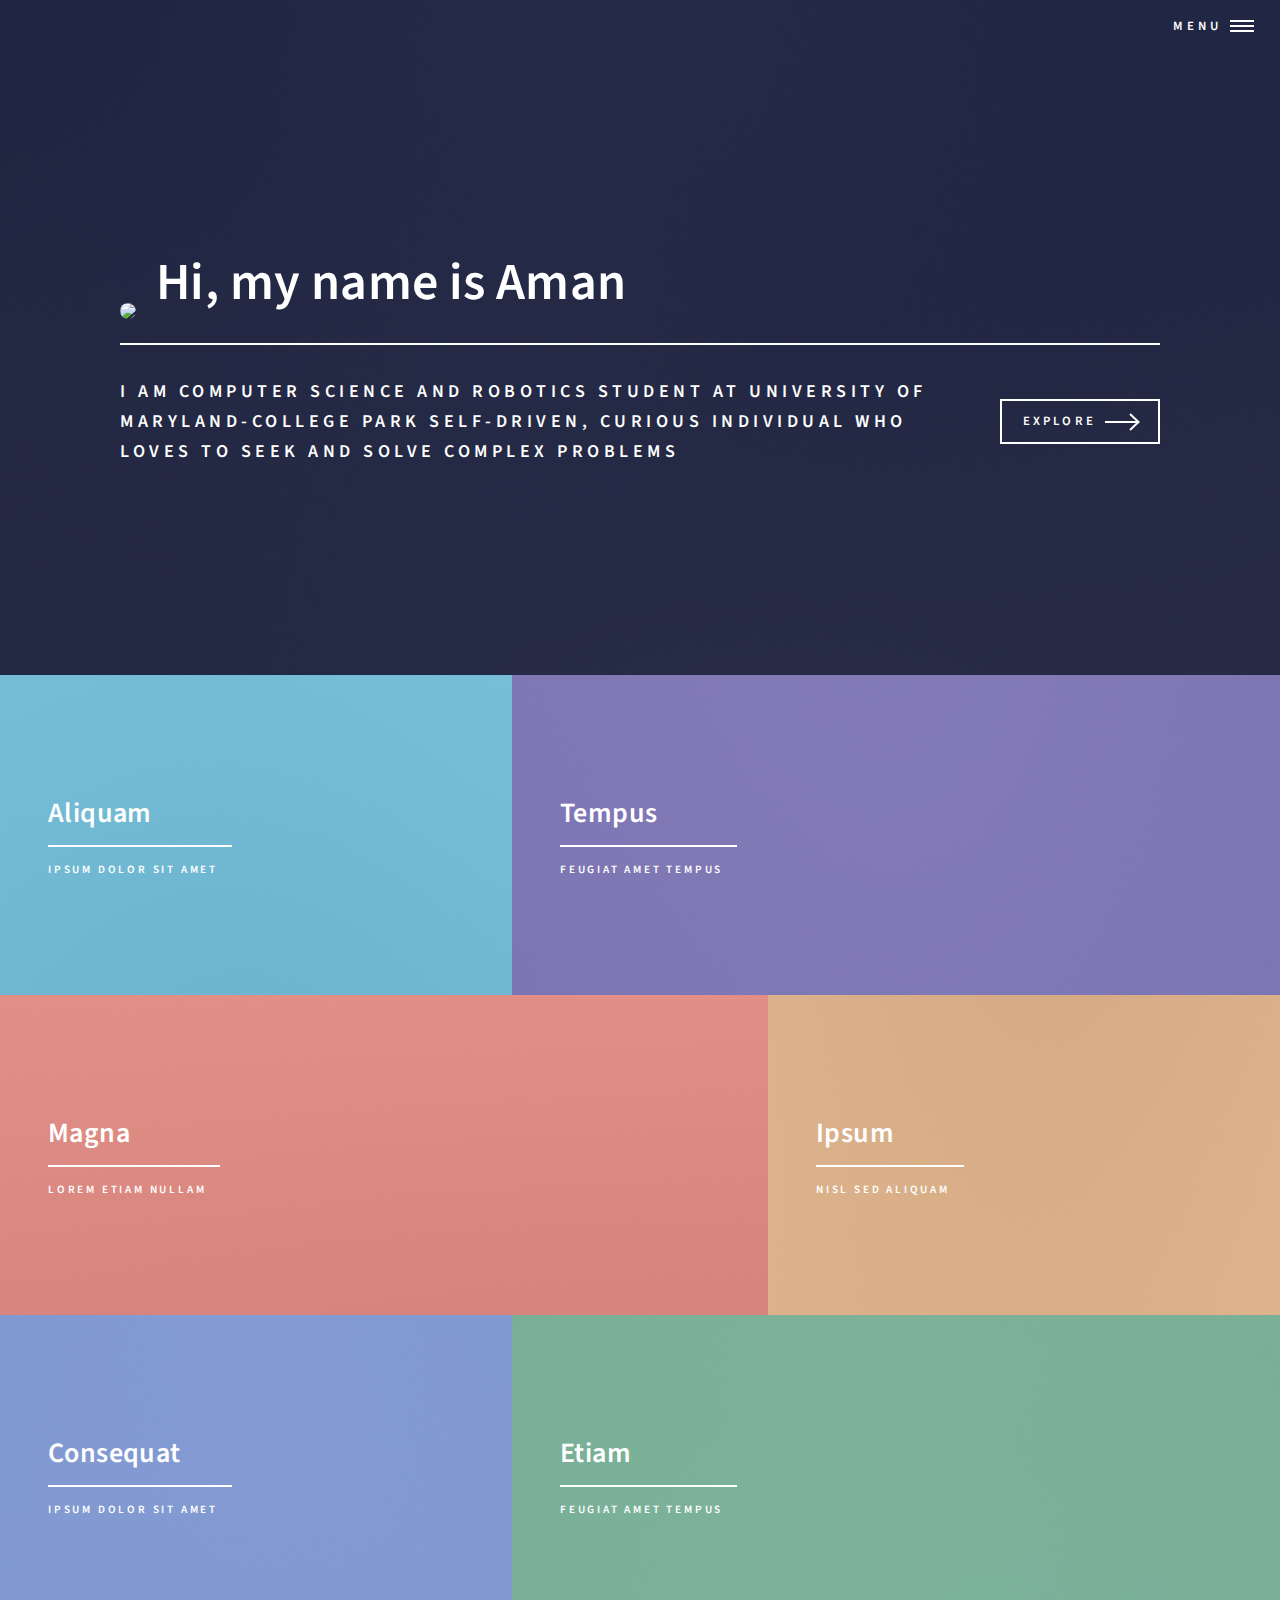
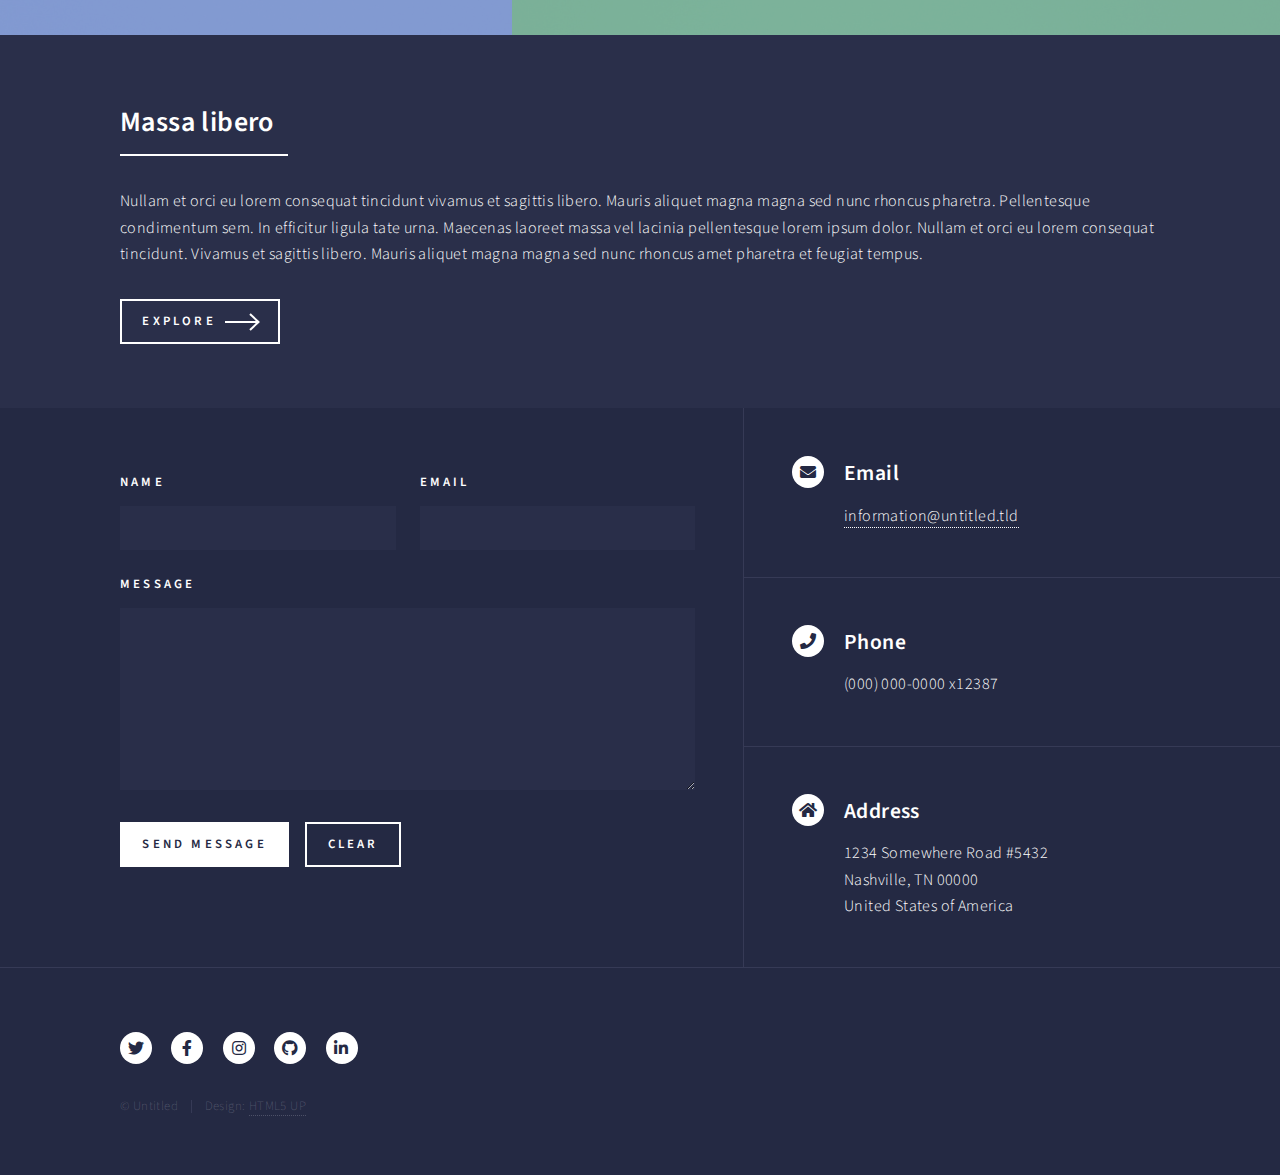
==== commit 2e4173f2: "commited the edit" ====
--- a/index.html
+++ b/index.html
@@ -6,7 +6,7 @@
 -->
 <html>
 	<head>
-		<title>Forty by HTML5 UP</title>
+		<title>Hello My name is Aman Talreja</title>
 		<meta charset="utf-8" />
 		<meta name="viewport" content="width=device-width, initial-scale=1, user-scalable=no" />
 		<link rel="stylesheet" href="assets/css/main.css" />
@@ -19,7 +19,7 @@
 
 				<!-- Header -->
 					<header id="header" class="alt">
-						<a href="index.html" class="logo"><strong>Forty</strong> <span>by HTML5 UP</span></a>
+
 						<nav>
 							<a href="#menu">Menu</a>
 						</nav>
@@ -34,7 +34,7 @@
 							<li><a href="elements.html">Elements</a></li>
 						</ul>
 						<ul class="actions stacked">
-							<li><a href="#" class="button primary fit">Get Started</a></li>
+							<li><a href="#" class="button primary fit">Explore</a></li>
 							<li><a href="#" class="button fit">Log In</a></li>
 						</ul>
 					</nav>
@@ -43,13 +43,15 @@
 					<section id="banner" class="major">
 						<div class="inner">
 							<header class="major">
-								<h1>Hi, my name is Forty</h1>
+								
+								<h1><img style="width:150px;margin-right:20px;border-radius: 50%;position:relative;top:20px" src="https://avatars.githubusercontent.com/u/64047297?v=4"></img>Hi, my name is Aman</h1>
 							</header>
 							<div class="content">
-								<p>A responsive site template designed by HTML5 UP<br />
-								and released under the Creative Commons.</p>
+								
+								<p style="font-size: large;">I am Computer Science and Robotics student at University Of Maryland-College Park
+								Self-driven, curious individual who loves to seek and solve complex problems </p>
 								<ul class="actions">
-									<li><a href="#one" class="button next scrolly">Get Started</a></li>
+									<li><a href="#one" class="button next scrolly">Explore</a></li>
 								</ul>
 							</div>
 						</div>
@@ -124,7 +126,7 @@
 									</header>
 									<p>Nullam et orci eu lorem consequat tincidunt vivamus et sagittis libero. Mauris aliquet magna magna sed nunc rhoncus pharetra. Pellentesque condimentum sem. In efficitur ligula tate urna. Maecenas laoreet massa vel lacinia pellentesque lorem ipsum dolor. Nullam et orci eu lorem consequat tincidunt. Vivamus et sagittis libero. Mauris aliquet magna magna sed nunc rhoncus amet pharetra et feugiat tempus.</p>
 									<ul class="actions">
-										<li><a href="landing.html" class="button next">Get Started</a></li>
+										<li><a href="landing.html" class="button next">Explore</a></li>
 									</ul>
 								</div>
 							</section>
--- a/assets/css/main.css
+++ b/assets/css/main.css
@@ -1,10 +1,10 @@
 @import url(fontawesome-all.min.css);
 @import url("https://fonts.googleapis.com/css?family=Source+Sans+Pro:300,300italic,600,600italic");
 
-/*
-	Forty by HTML5 UP
-	html5up.net | @ajlkn
-	Free for personal and commercial use under the CCA 3.0 license (html5up.net/license)
+/*
+	Forty by HTML5 UP
+	html5up.net | @ajlkn
+	Free for personal and commercial use under the CCA 3.0 license (html5up.net/license)
 */
 
 html, body, div, span, applet, object,
@@ -3949,4 +3949,8 @@
 			transform: none;
 			opacity: 1;
 			visibility: visible;
-		}+		}
+.backHomeButton{
+	font-size: 20px;width:300px !important;margin-left:4vw !important;
+	
+}
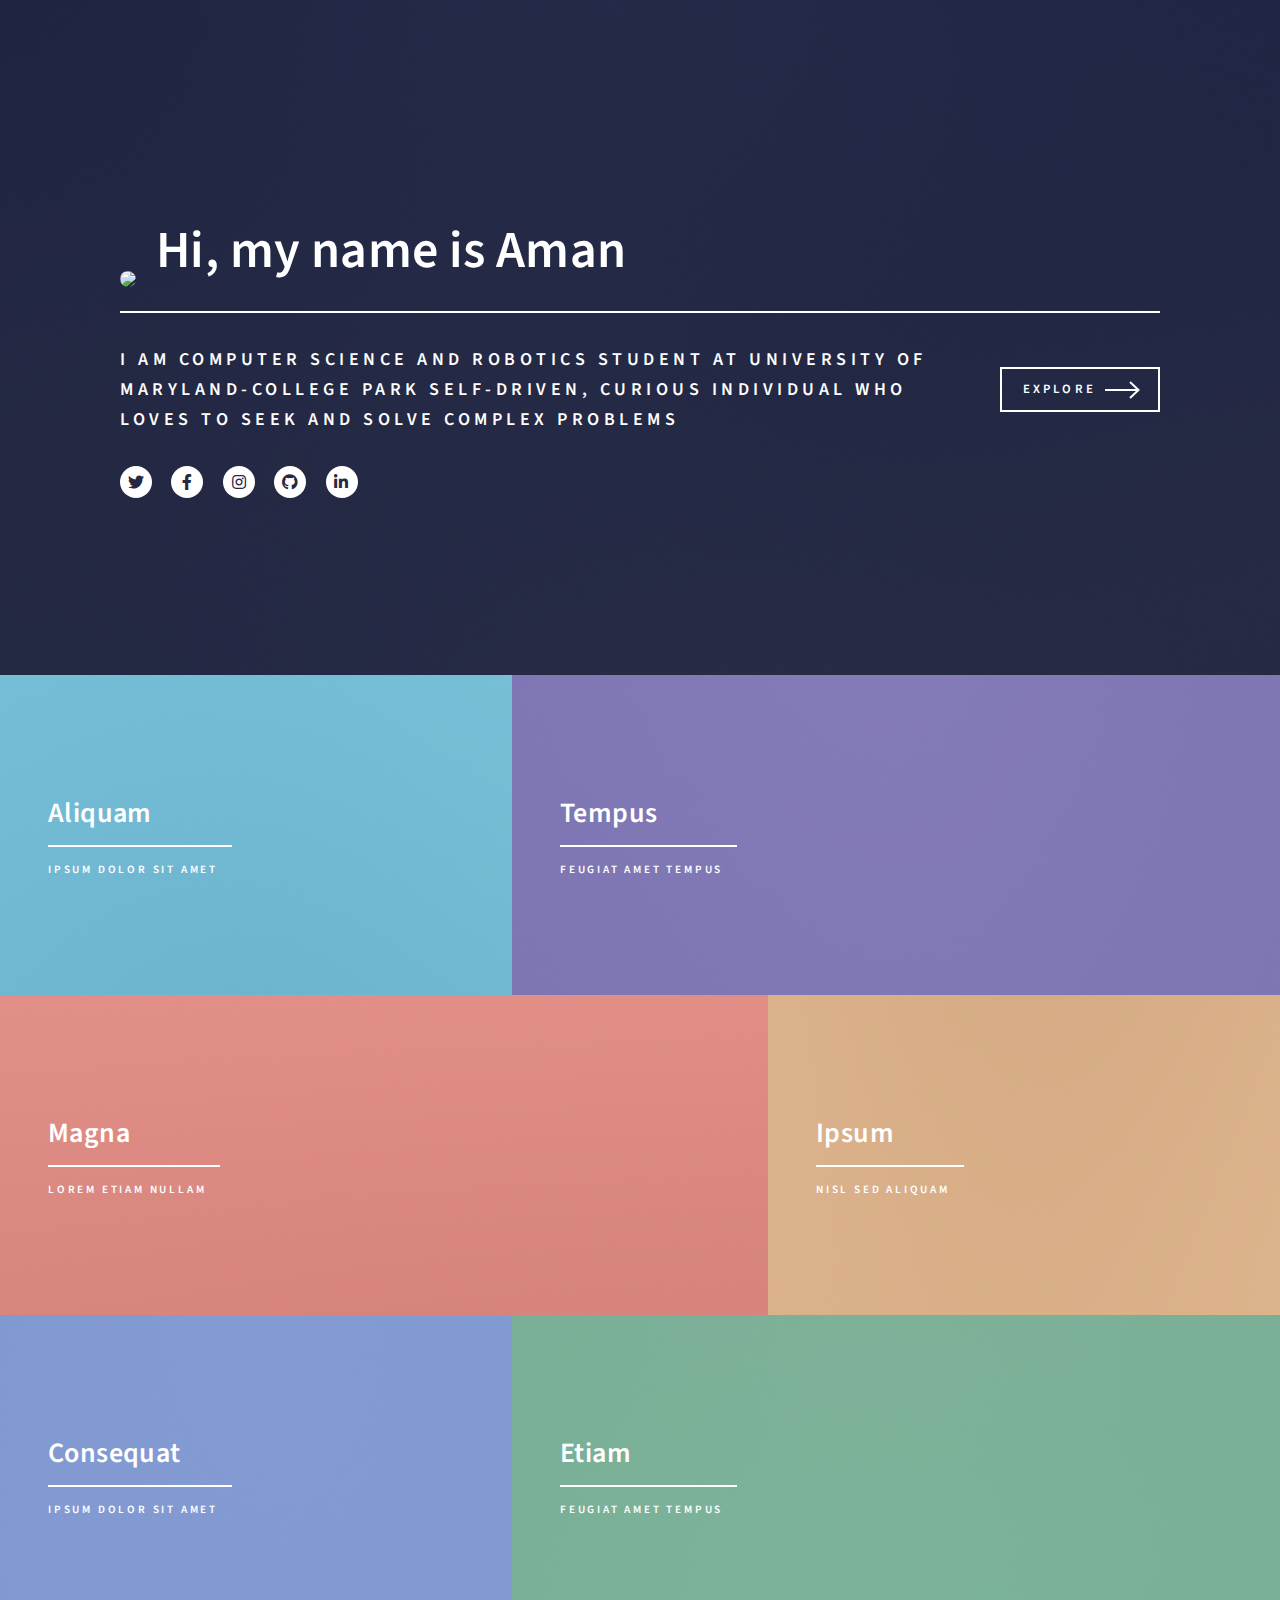
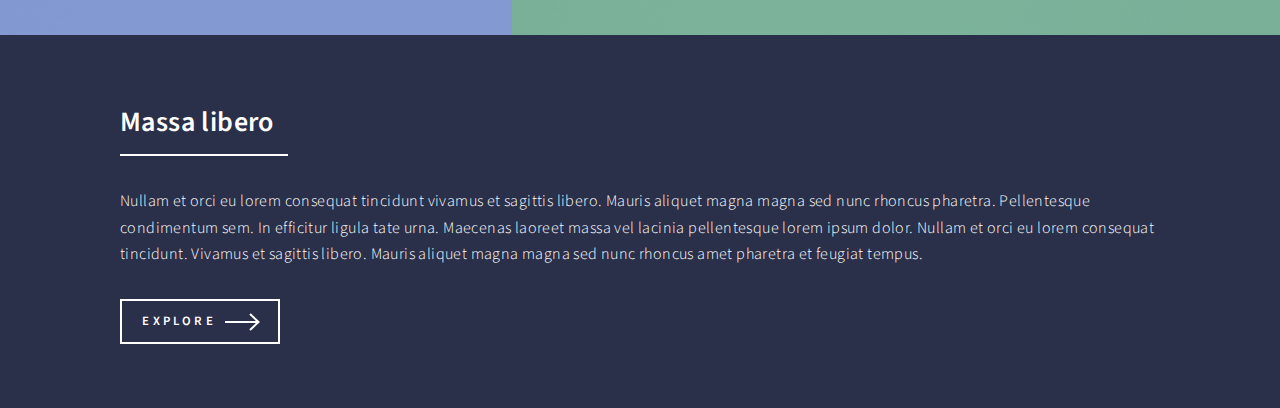
==== commit fdd76529: "updating" ====
--- a/index.html
+++ b/index.html
@@ -20,24 +20,11 @@
 				<!-- Header -->
 					<header id="header" class="alt">
 
-						<nav>
-							<a href="#menu">Menu</a>
-						</nav>
+						
 					</header>
 
 				<!-- Menu -->
-					<nav id="menu">
-						<ul class="links">
-							<li><a href="index.html">Home</a></li>
-							<li><a href="landing.html">Landing</a></li>
-							<li><a href="generic.html">Generic</a></li>
-							<li><a href="elements.html">Elements</a></li>
-						</ul>
-						<ul class="actions stacked">
-							<li><a href="#" class="button primary fit">Explore</a></li>
-							<li><a href="#" class="button fit">Log In</a></li>
-						</ul>
-					</nav>
+					
 
 				<!-- Banner -->
 					<section id="banner" class="major">
@@ -47,15 +34,24 @@
 								<h1><img style="width:150px;margin-right:20px;border-radius: 50%;position:relative;top:20px" src="https://avatars.githubusercontent.com/u/64047297?v=4"></img>Hi, my name is Aman</h1>
 							</header>
 							<div class="content">
-								
 								<p style="font-size: large;">I am Computer Science and Robotics student at University Of Maryland-College Park
 								Self-driven, curious individual who loves to seek and solve complex problems </p>
 								<ul class="actions">
 									<li><a href="#one" class="button next scrolly">Explore</a></li>
 								</ul>
 							</div>
+							<div class="inner">
+								<ul class="icons">
+									<li><a href="#" class="icon brands alt fa-twitter"><span class="label">Twitter</span></a></li>
+									<li><a href="#" class="icon brands alt fa-facebook-f"><span class="label">Facebook</span></a></li>
+									<li><a href="#" class="icon brands alt fa-instagram"><span class="label">Instagram</span></a></li>
+									<li><a href="#" class="icon brands alt fa-github"><span class="label">GitHub</span></a></li>
+									<li><a href="#" class="icon brands alt fa-linkedin-in"><span class="label">LinkedIn</span></a></li>
+								</ul>
+							</div>
 						</div>
 					</section>
+					
 
 				<!-- Main -->
 					<div id="main">
@@ -134,72 +130,10 @@
 					</div>
 
 				<!-- Contact -->
-					<section id="contact">
-						<div class="inner">
-							<section>
-								<form method="post" action="#">
-									<div class="fields">
-										<div class="field half">
-											<label for="name">Name</label>
-											<input type="text" name="name" id="name" />
-										</div>
-										<div class="field half">
-											<label for="email">Email</label>
-											<input type="text" name="email" id="email" />
-										</div>
-										<div class="field">
-											<label for="message">Message</label>
-											<textarea name="message" id="message" rows="6"></textarea>
-										</div>
-									</div>
-									<ul class="actions">
-										<li><input type="submit" value="Send Message" class="primary" /></li>
-										<li><input type="reset" value="Clear" /></li>
-									</ul>
-								</form>
-							</section>
-							<section class="split">
-								<section>
-									<div class="contact-method">
-										<span class="icon solid alt fa-envelope"></span>
-										<h3>Email</h3>
-										<a href="#">information@untitled.tld</a>
-									</div>
-								</section>
-								<section>
-									<div class="contact-method">
-										<span class="icon solid alt fa-phone"></span>
-										<h3>Phone</h3>
-										<span>(000) 000-0000 x12387</span>
-									</div>
-								</section>
-								<section>
-									<div class="contact-method">
-										<span class="icon solid alt fa-home"></span>
-										<h3>Address</h3>
-										<span>1234 Somewhere Road #5432<br />
-										Nashville, TN 00000<br />
-										United States of America</span>
-									</div>
-								</section>
-							</section>
-						</div>
-					</section>
-
+					
 				<!-- Footer -->
 					<footer id="footer">
-						<div class="inner">
-							<ul class="icons">
-								<li><a href="#" class="icon brands alt fa-twitter"><span class="label">Twitter</span></a></li>
-								<li><a href="#" class="icon brands alt fa-facebook-f"><span class="label">Facebook</span></a></li>
-								<li><a href="#" class="icon brands alt fa-instagram"><span class="label">Instagram</span></a></li>
-								<li><a href="#" class="icon brands alt fa-github"><span class="label">GitHub</span></a></li>
-								<li><a href="#" class="icon brands alt fa-linkedin-in"><span class="label">LinkedIn</span></a></li>
-							</ul>
-							<ul class="copyright">
-								<li>&copy; Untitled</li><li>Design: <a href="https://html5up.net">HTML5 UP</a></li>
-							</ul>
-						</div>
+						
 					</footer>
 
 			</div>
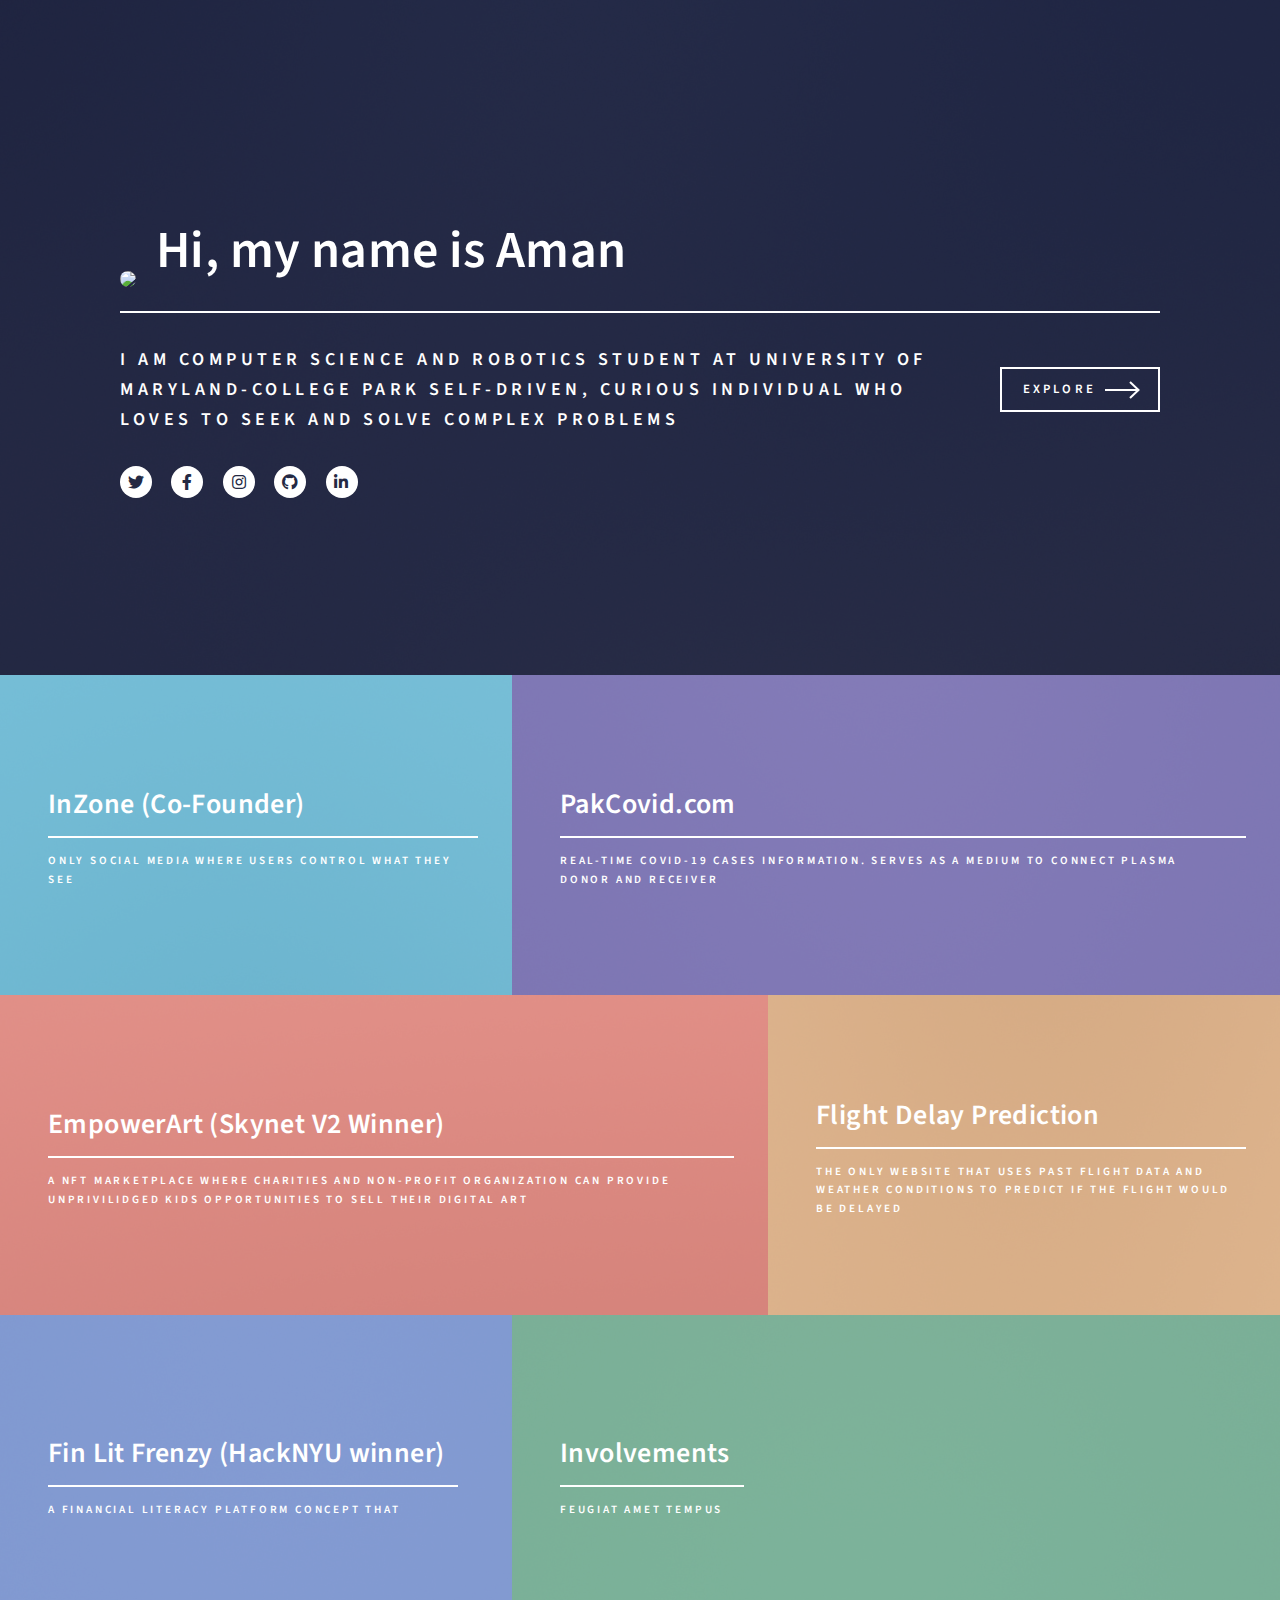
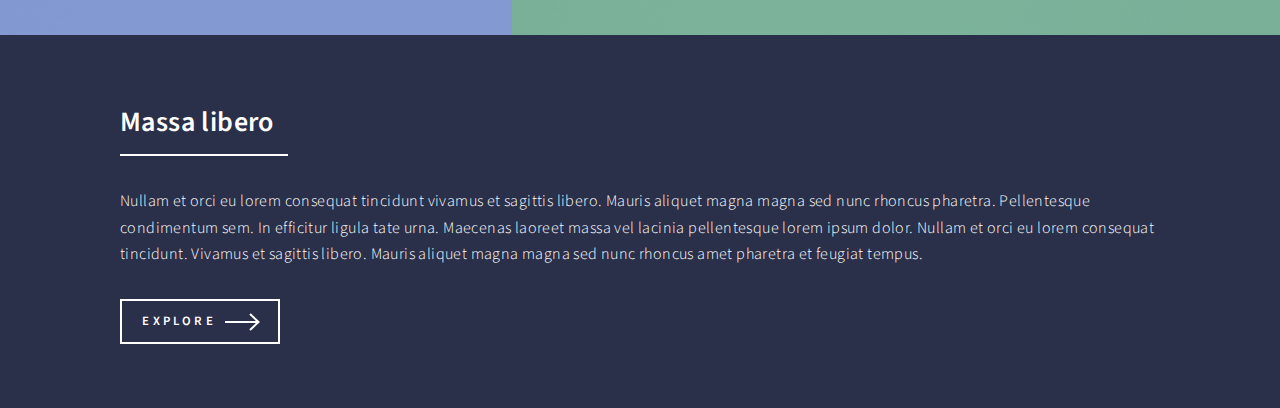
==== commit 1a81dc7d: "links working" ====
--- a/index.html
+++ b/index.html
@@ -63,8 +63,8 @@
 										<img src="images/pic01.jpg" alt="" />
 									</span>
 									<header class="major">
-										<h3><a href="landing.html" class="link">Aliquam</a></h3>
-										<p>Ipsum dolor sit amet</p>
+										<h3><a href="landing.html" class="link">InZone (Co-Founder)</a></h3>
+										<p>Only social media where users control what they see</p>
 									</header>
 								</article>
 								<article>
@@ -72,8 +72,8 @@
 										<img src="images/pic02.jpg" alt="" />
 									</span>
 									<header class="major">
-										<h3><a href="landing.html" class="link">Tempus</a></h3>
-										<p>feugiat amet tempus</p>
+										<h3><a href="PakCovid.html" class="link">PakCovid.com</a></h3>
+										<p>Real-time COVID-19 Cases information. Serves as a medium to connect Plasma Donor and Receiver</p>
 									</header>
 								</article>
 								<article>
@@ -81,8 +81,8 @@
 										<img src="images/pic03.jpg" alt="" />
 									</span>
 									<header class="major">
-										<h3><a href="landing.html" class="link">Magna</a></h3>
-										<p>Lorem etiam nullam</p>
+										<h3><a href="landing.html" class="link">EmpowerArt (Skynet V2 Winner)</a></h3>
+										<p>A NFT marketplace where Charities and non-profit Organization Can provide unprivilidged kids opportunities to sell their Digital Art</p>
 									</header>
 								</article>
 								<article>
@@ -90,8 +90,8 @@
 										<img src="images/pic04.jpg" alt="" />
 									</span>
 									<header class="major">
-										<h3><a href="landing.html" class="link">Ipsum</a></h3>
-										<p>Nisl sed aliquam</p>
+										<h3><a href="landing.html" class="link">Flight Delay Prediction</a></h3>
+										<p>The only website that uses Past flight data and weather conditions to predict if the flight would be delayed</p>
 									</header>
 								</article>
 								<article>
@@ -99,8 +99,8 @@
 										<img src="images/pic05.jpg" alt="" />
 									</span>
 									<header class="major">
-										<h3><a href="landing.html" class="link">Consequat</a></h3>
-										<p>Ipsum dolor sit amet</p>
+										<h3><a href="landing.html" class="link">Fin Lit Frenzy (HackNYU winner)</a></h3>
+										<p>A Financial Literacy Platform Concept that</p>
 									</header>
 								</article>
 								<article>
@@ -108,7 +108,7 @@
 										<img src="images/pic06.jpg" alt="" />
 									</span>
 									<header class="major">
-										<h3><a href="landing.html" class="link">Etiam</a></h3>
+										<h3><a href="landing.html" class="link">Involvements</a></h3>
 										<p>Feugiat amet tempus</p>
 									</header>
 								</article>
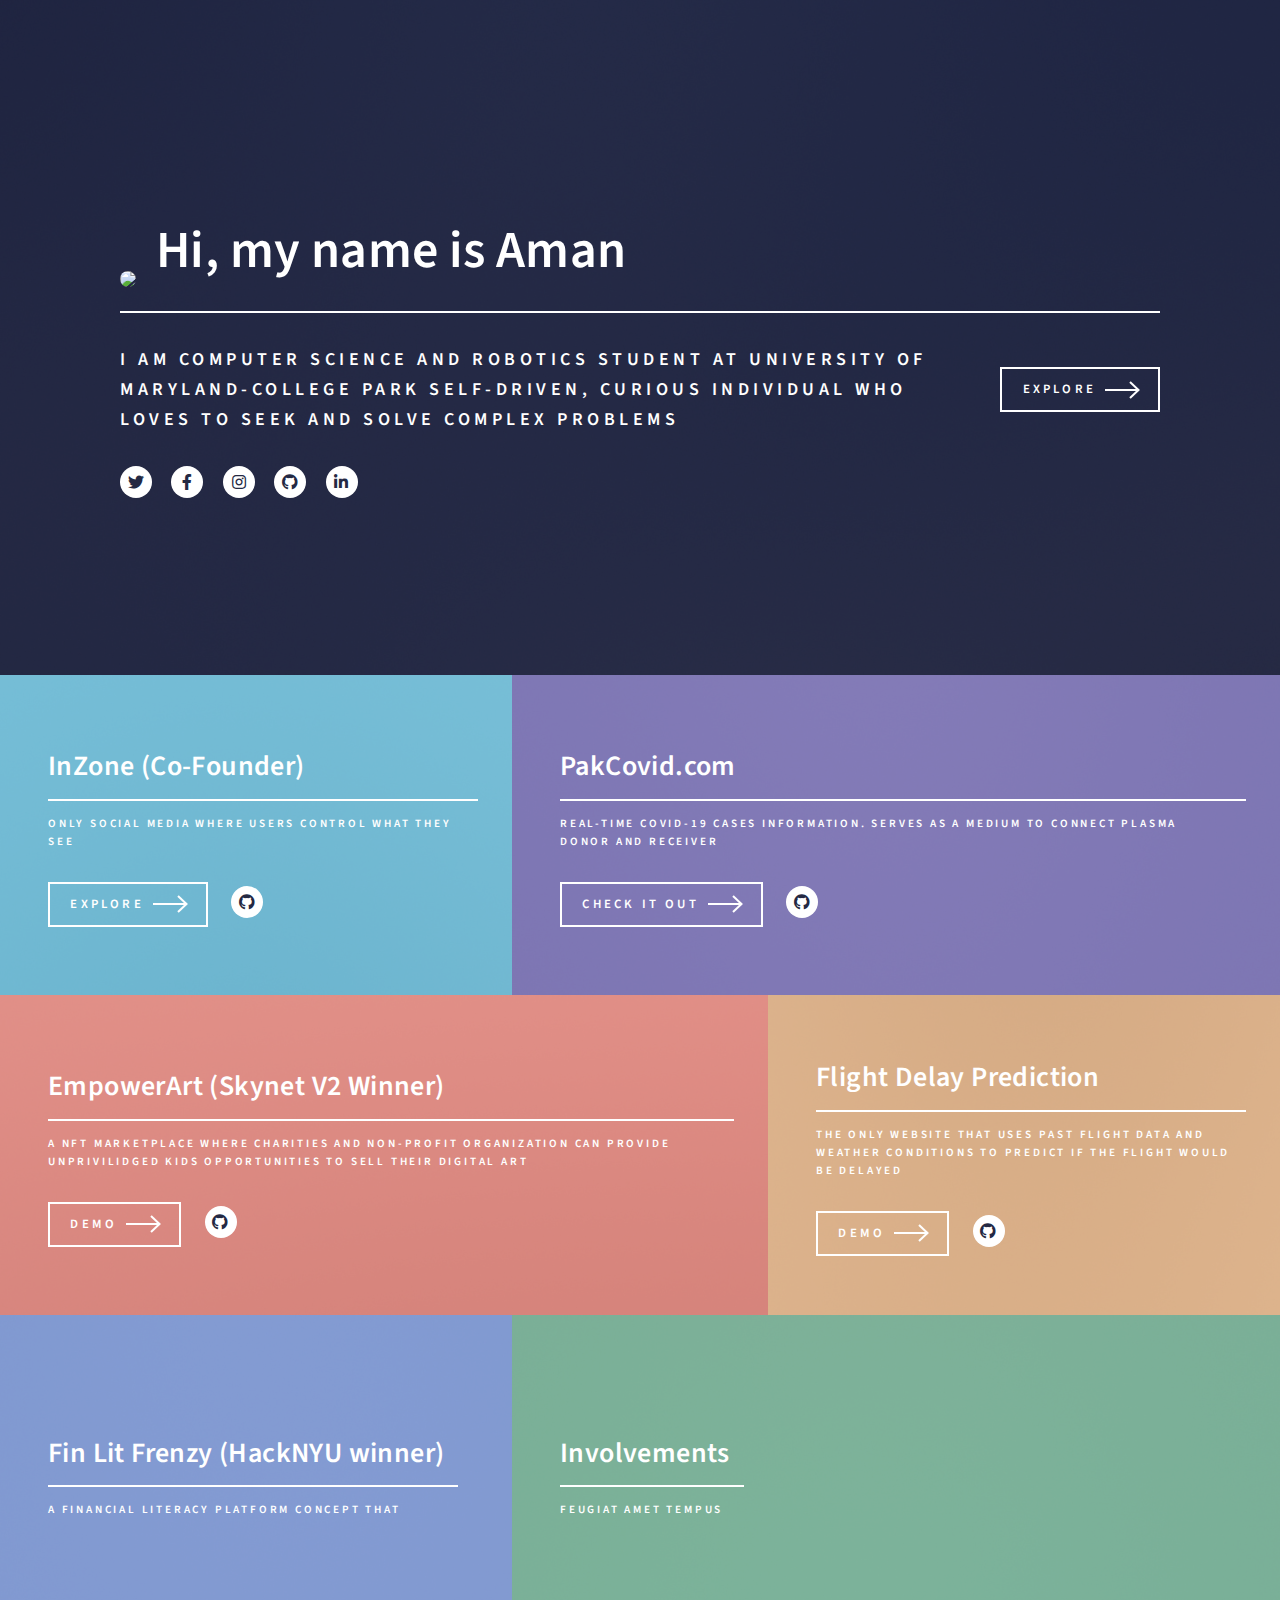
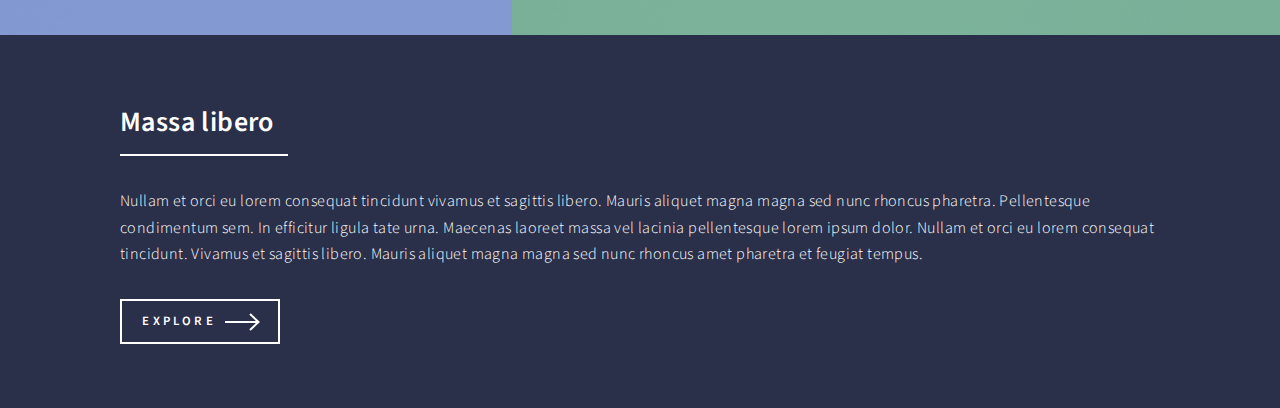
==== commit 530950a4: "setting up github button" ====
--- a/index.html
+++ b/index.html
@@ -65,6 +65,10 @@
 									<header class="major">
 										<h3><a href="landing.html" class="link">InZone (Co-Founder)</a></h3>
 										<p>Only social media where users control what they see</p>
+										<div>
+											<a href="#one" class="button next scrolly below">Explore</a>
+											<a href="#" class="icon brands alt fa-github below"><span class="label">GitHub</span></a>
+										</div>
 									</header>
 								</article>
 								<article>
@@ -72,8 +76,12 @@
 										<img src="images/pic02.jpg" alt="" />
 									</span>
 									<header class="major">
-										<h3><a href="PakCovid.html" class="link">PakCovid.com</a></h3>
+										<h3>PakCovid.com</h3>
 										<p>Real-time COVID-19 Cases information. Serves as a medium to connect Plasma Donor and Receiver</p>
+										<div>
+											<a href="#one" class="button next scrolly below">Check It Out</a>
+											<a href="https://github.com/amantalreja/PAK-COVID" class="icon brands alt fa-github below zIndex"><span class="label">GitHub</span></a>
+										</div>
 									</header>
 								</article>
 								<article>
@@ -83,6 +91,10 @@
 									<header class="major">
 										<h3><a href="landing.html" class="link">EmpowerArt (Skynet V2 Winner)</a></h3>
 										<p>A NFT marketplace where Charities and non-profit Organization Can provide unprivilidged kids opportunities to sell their Digital Art</p>
+										<div>
+											<a href="#one" class="button next scrolly below">Demo</a>
+											<a href="#" class="icon brands alt fa-github below"><span class="label">GitHub</span></a>
+										</div>
 									</header>
 								</article>
 								<article>
@@ -92,6 +104,10 @@
 									<header class="major">
 										<h3><a href="landing.html" class="link">Flight Delay Prediction</a></h3>
 										<p>The only website that uses Past flight data and weather conditions to predict if the flight would be delayed</p>
+										<div>
+											<a href="#one" class="button next scrolly below">Demo</a>
+											<a href="#" class="icon brands alt fa-github below"><span class="label">GitHub</span></a>
+										</div>
 									</header>
 								</article>
 								<article>
--- a/assets/css/main.css
+++ b/assets/css/main.css
@@ -3954,3 +3954,10 @@
 	font-size: 20px;width:300px !important;margin-left:4vw !important;
 	
 }
+.below{
+	margin-top:30px;
+	margin-right:20px;
+}
+.zIndex{
+	z-index: 999;
+}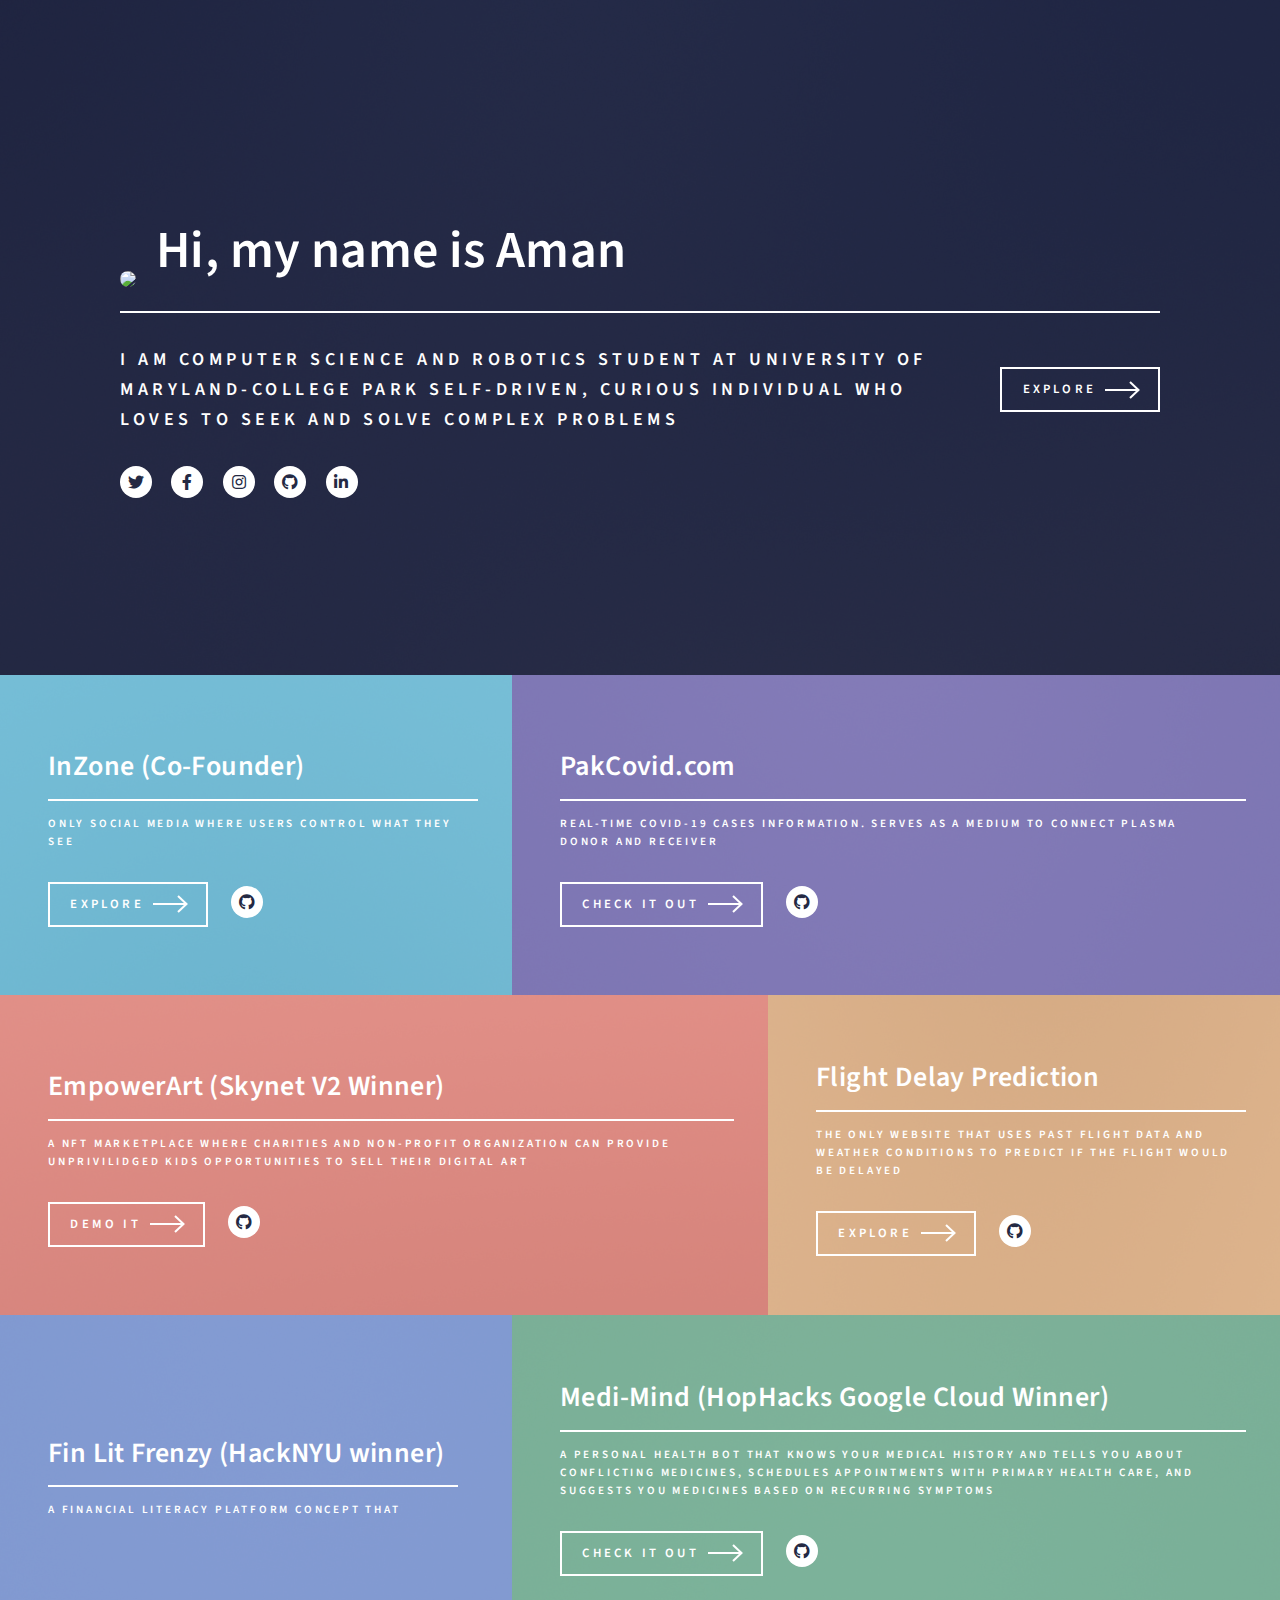
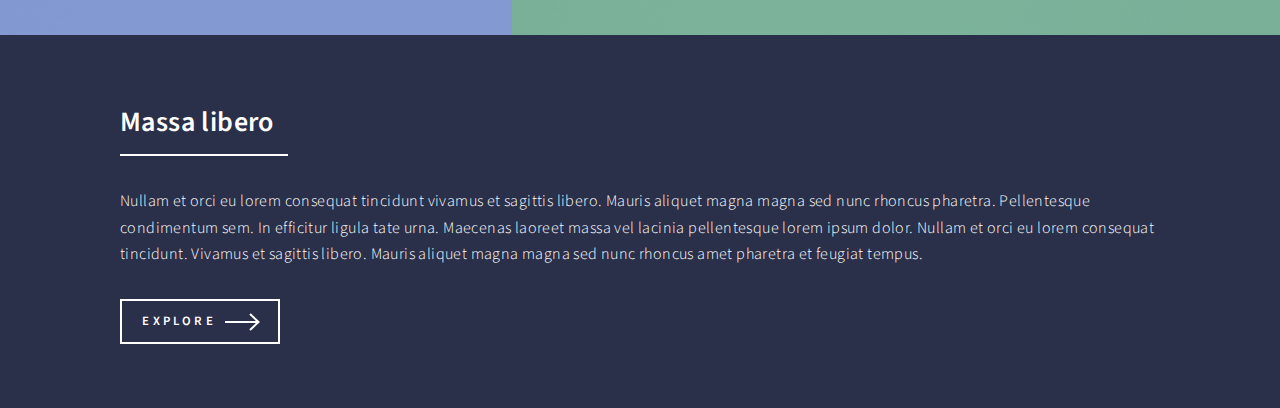
==== commit 52ba9aac: "github icon updated" ====
--- a/index.html
+++ b/index.html
@@ -63,11 +63,11 @@
 										<img src="images/pic01.jpg" alt="" />
 									</span>
 									<header class="major">
-										<h3><a href="landing.html" class="link">InZone (Co-Founder)</a></h3>
+										<h3>InZone (Co-Founder)</h3>
 										<p>Only social media where users control what they see</p>
 										<div>
 											<a href="#one" class="button next scrolly below">Explore</a>
-											<a href="#" class="icon brands alt fa-github below"><span class="label">GitHub</span></a>
+											<a href="https://github.com/aadesh18/in_zone" class="icon brands alt fa-github below"><span class="label">GitHub</span></a>
 										</div>
 									</header>
 								</article>
@@ -89,10 +89,10 @@
 										<img src="images/pic03.jpg" alt="" />
 									</span>
 									<header class="major">
-										<h3><a href="landing.html" class="link">EmpowerArt (Skynet V2 Winner)</a></h3>
+										<h3>EmpowerArt (Skynet V2 Winner)</h3>
 										<p>A NFT marketplace where Charities and non-profit Organization Can provide unprivilidged kids opportunities to sell their Digital Art</p>
 										<div>
-											<a href="#one" class="button next scrolly below">Demo</a>
+											<a href="https://verbwirecommerce.web.app/" class="button next scrolly below">Demo It</a>
 											<a href="#" class="icon brands alt fa-github below"><span class="label">GitHub</span></a>
 										</div>
 									</header>
@@ -102,10 +102,10 @@
 										<img src="images/pic04.jpg" alt="" />
 									</span>
 									<header class="major">
-										<h3><a href="landing.html" class="link">Flight Delay Prediction</a></h3>
+										<h3>Flight Delay Prediction</h3>
 										<p>The only website that uses Past flight data and weather conditions to predict if the flight would be delayed</p>
 										<div>
-											<a href="#one" class="button next scrolly below">Demo</a>
+											<a href="https://beforeyoufly-3fd11.web.app/" class="button next scrolly below">Explore</a>
 											<a href="#" class="icon brands alt fa-github below"><span class="label">GitHub</span></a>
 										</div>
 									</header>
@@ -124,8 +124,12 @@
 										<img src="images/pic06.jpg" alt="" />
 									</span>
 									<header class="major">
-										<h3><a href="landing.html" class="link">Involvements</a></h3>
-										<p>Feugiat amet tempus</p>
+										<h3><a href="landing.html" class="link">Medi-Mind (HopHacks Google Cloud Winner)</a></h3>
+										<p>A personal Health Bot that knows your medical history and tells you about conflicting medicines, schedules appointments with Primary Health care, and suggests you medicines based on recurring symptoms </p>
+										<div>
+											<a href="#one" class="button next scrolly below">Check It Out</a>
+											<a href="https://github.com/amantalreja/PAK-COVID" class="icon brands alt fa-github below zIndex"><span class="label">GitHub</span></a>
+										</div>
 									</header>
 								</article>
 							</section>
